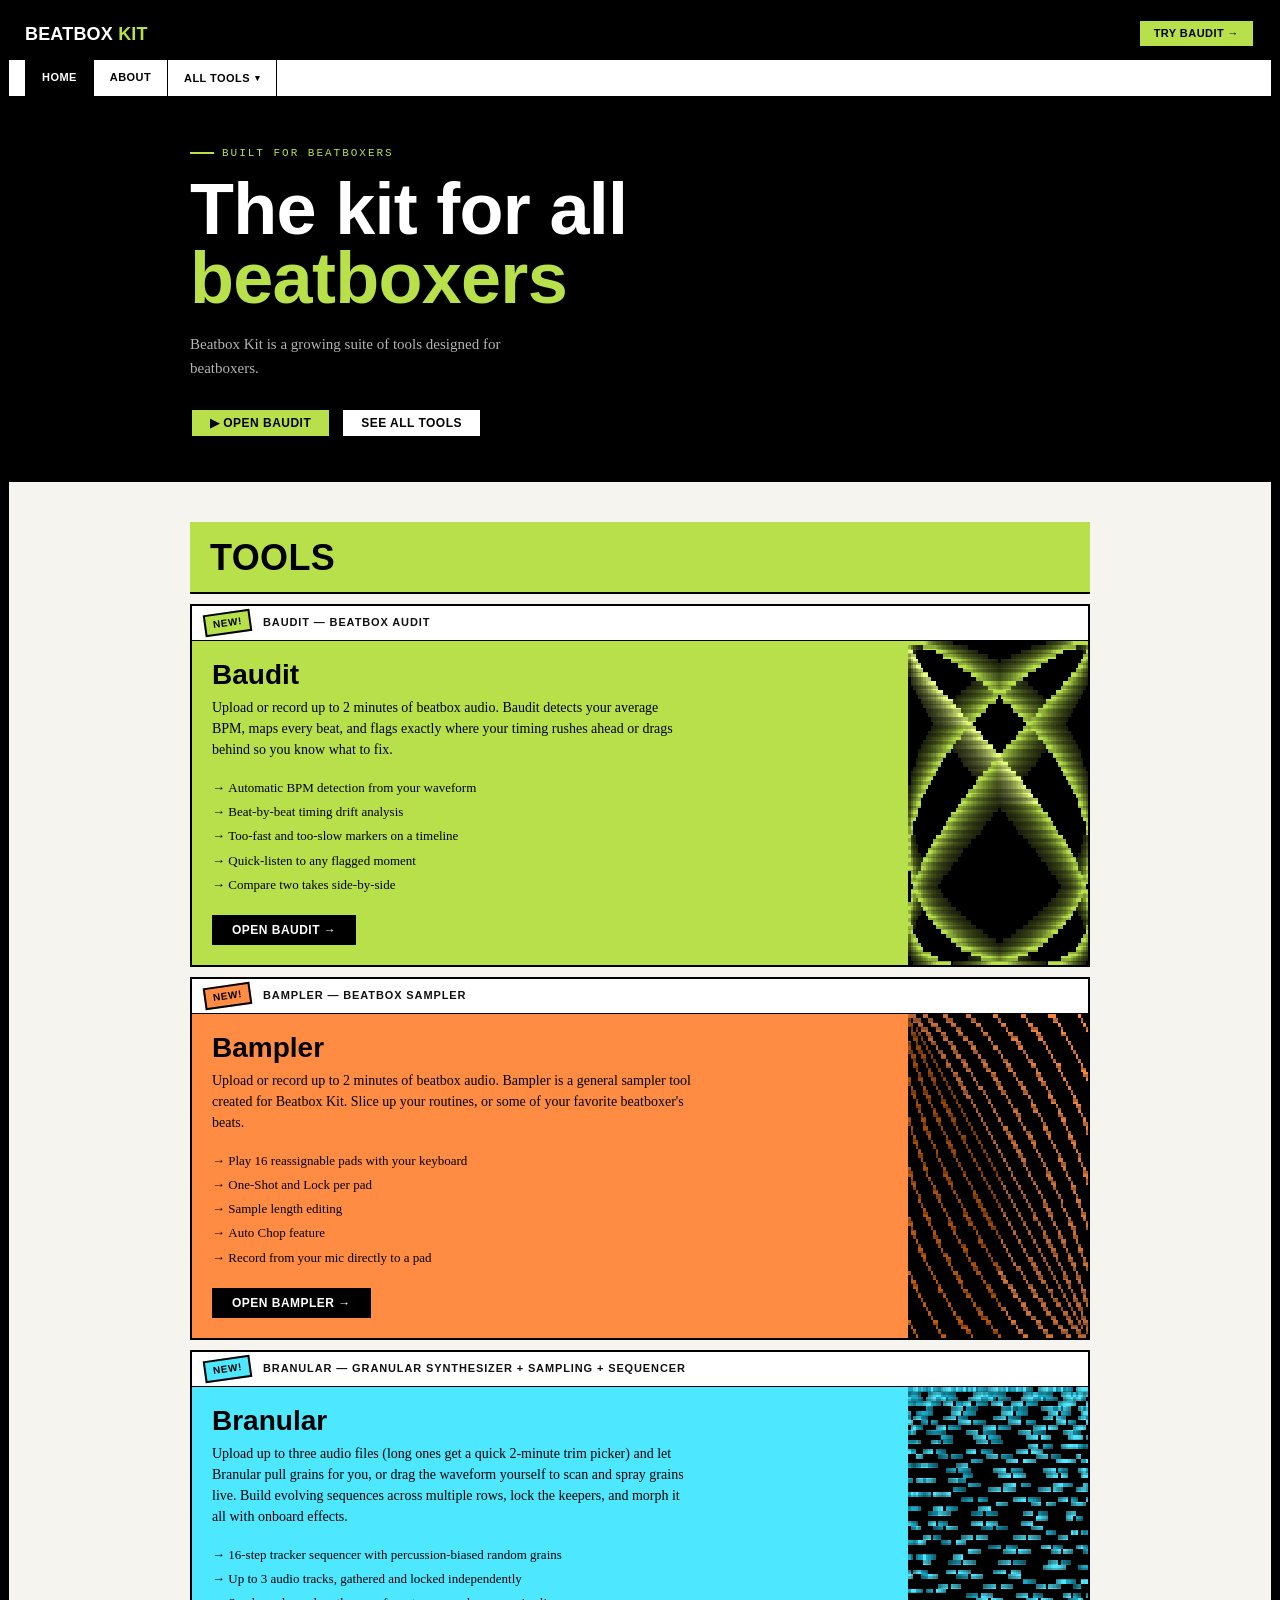
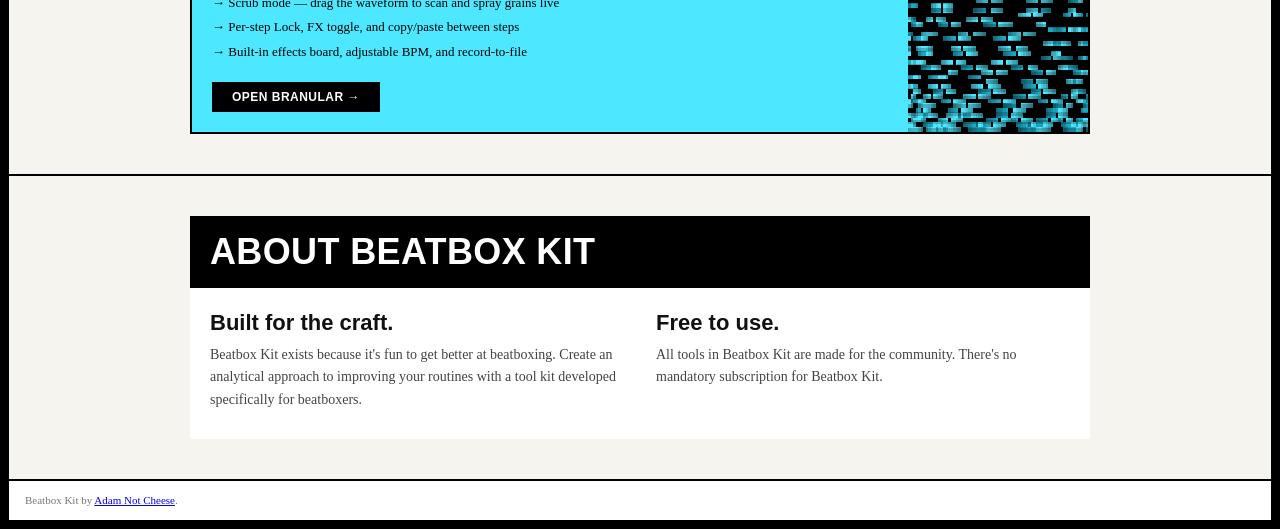
==== index.html @ 4aa33c5d "fix: correcting paths for github pages" ====
﻿<!DOCTYPE html>
<html lang="en">

<head>
  <meta charset="UTF-8">
  <meta name="viewport" content="width=device-width, initial-scale=1.0">
  <title>Beatbox Kit — Tools for Beatboxers</title>
  <meta name="description"
    content="Beatbox Kit is a suite of tools built for beatboxers. Analyze your timing, track your improvement, and lock in your groove.">
  <link rel="stylesheet" href="styles/bk-global.css">
</head>

<body>

  <!-- TOP BANNER -->
  <div class="bk-top-banner">
    <a href="./" class="bk-banner-wordmark">BEATBOX <span>KIT</span></a>
    <a href="./baudit/" class="bk-banner-cta">Try Baudit →</a>
  </div>

  <!-- SITE NAV -->
  <nav class="bk-nav" aria-label="Site navigation">
    <a href="./" class="bk-nav-link active">Home</a>
    <a href="#about" class="bk-nav-link">About</a>
    <div class="bk-nav-dropdown-wrap">
      <button class="bk-nav-dropdown-btn" id="tools-dropdown-btn">
        All Tools <span class="bk-nav-dropdown-arrow">▾</span>
      </button>
      <div class="bk-nav-dropdown" id="tools-dropdown">
        <a href="./baudit/" class="bk-nav-dropdown-item baudit">Baudit — Timing Audit</a>
        <a href="./bampler/" class="bk-nav-dropdown-item bampler">Bampler — Sampler</a>
        <a href="./branular/" class="bk-nav-dropdown-item branular">Branular — Synthesizer</a>
        <a href="./bodular/" class="bk-nav-dropdown-item bodular">Bodular — Modular</a>
      </div>
    </div>
  </nav>

  <!-- MOBILE NAV -->
  <button class="bk-hamburger" id="bk-hamburger" aria-label="Open menu">
    <span></span><span></span><span></span>
  </button>
  <nav class="bk-mobile-nav" id="bk-mobile-nav">
    <a href="./">Home</a>
    <div class="bk-mobile-tools-wrap">
      <button class="bk-mobile-tools-btn" id="bk-mobile-tools-btn">
        All Tools <span class="bk-mobile-tools-arrow">▾</span>
      </button>
      <div class="bk-mobile-tools-sub" id="bk-mobile-tools-sub">
        <a href="./baudit/" class="baudit">Baudit — Timing Audit</a>
        <a href="./bampler/" class="bampler">Bampler — Sampler</a>
        <a href="./branular/" class="branular">Branular — Synthesizer</a>
        <a href="./bodular/" class="bodular">Bodular — Modular</a>
      </div>
    </div>
    <a href="#about">About</a>
  </nav>

  <!-- HERO -->
  <section class="lp-hero">
    <div class="lp-hero-inner">
      <div class="lp-hero-text">
        <div class="lp-hero-kicker">Built for beatboxers</div>
        <h1 class="lp-hero-title">
          The kit for all<br>
          <em>beatboxers</em>
        </h1>
        <p class="lp-hero-sub">
          Beatbox Kit is a growing suite of tools designed for beatboxers. 
        </p>
        <div class="lp-hero-actions">
          <a href="./baudit/" class="bk-btn bk-btn-baudit">▶ Open Baudit</a>
          <a href="#tools" class="bk-btn bk-btn-secondary">See All Tools</a>
        </div>
      </div>

    </div>
  </section>

  <hr class="bk-rule">

  <!-- TOOLS SECTION -->
  <div class="lp-section-label">
    <div class="bk-eyebrow baudit" id="tools">TOOLS</div>
  </div>

  <div class="lp-tools">

    <!-- BAUDIT RIBBON CARD -->
    <div class="bk-ribbon-title" style="border: 2px solid var(--bk-black); border-bottom: 1px solid var(--bk-black);">
      <span class="bk-sticker-new">NEW!</span>
      BAUDIT — BEATBOX AUDIT
    </div>
    <div class="lp-tool-card">
      <div class="lp-tool-left">
        <div class="lp-tool-name">
          Baudit
        </div>
        <p class="lp-tool-desc">
          Upload or record up to 2 minutes of beatbox audio. Baudit detects your average BPM, maps every beat, and flags
          exactly where your timing rushes ahead or drags behind so you know what to fix.
        </p>
        <ul class="lp-tool-features">
          <li>Automatic BPM detection from your waveform</li>
          <li>Beat-by-beat timing drift analysis</li>
          <li>Too-fast and too-slow markers on a timeline</li>
          <li>Quick-listen to any flagged moment</li>
          <li>Compare two takes side-by-side</li>
        </ul>
        <a href="./baudit/" class="bk-btn bk-btn-primary">Open Baudit →</a>
      </div>
      <div class="lp-tool-right" style="padding:0; overflow:hidden; background:#000;">
        <canvas id="baudit-lissajous"
          style="width: 100%; height: 100%; min-height: 220px; display: block; image-rendering: pixelated; image-rendering: crisp-edges;"></canvas>
      </div>
    </div>

    <!-- BAMPLER RIBBON CARD -->
    <div class="bk-ribbon-title" style="border: 2px solid var(--bk-black); border-bottom: 1px solid var(--bk-black);">
      <span class="bk-sticker-new orange">NEW!</span>
      BAMPLER — BEATBOX SAMPLER
    </div>
    <div class="lp-tool-card">
      <div class="lp-tool-left orange">
        <div class="lp-tool-name">
          Bampler
        </div>
        <p class="lp-tool-desc">
          Upload or record up to 2 minutes of beatbox audio. Bampler is a general sampler tool created for Beatbox Kit. Slice up your routines, or some of your favorite beatboxer's beats.
        </p>
        <ul class="lp-tool-features">
          <li>Play 16  reassignable pads with your keyboard</li>
          <li>One-Shot and Lock per pad</li>
          <li>Sample length editing</li>
          <li>Auto Chop feature</li>
          <li>Record from your mic directly to a pad</li>
        </ul>
        <a href="./bampler/" class="bk-btn bk-btn-primary orange">Open Bampler →</a>
      </div>
      <div class="lp-tool-right" style="padding:0; overflow:hidden; background:#000;">
        <canvas id="bampler-lissajous"
          style="width: 100%; height: 100%; min-height: 220px; display: block; image-rendering: pixelated; image-rendering: crisp-edges;"></canvas>
      </div>
    </div>


        <!-- BRANULAR RIBBON CARD -->
    <div class="bk-ribbon-title" style="border: 2px solid var(--bk-black); border-bottom: 1px solid var(--bk-black);">
      <span class="bk-sticker-new cyan">NEW!</span>
      BRANULAR — GRANULAR SYNTHESIZER + SAMPLING + SEQUENCER 
    </div>
    <div class="lp-tool-card">
      <div class="lp-tool-left cyan">
        <div class="lp-tool-name">
          Branular
        </div>
        <p class="lp-tool-desc">
          Upload up to three audio files (long ones get a quick 2-minute trim picker) and let Branular pull grains for you, or drag the waveform yourself to scan and spray grains live. Build evolving sequences across multiple rows, lock the keepers, and morph it all with onboard effects.
        </p>
        <ul class="lp-tool-features">
          <li>16-step tracker sequencer with percussion-biased random grains</li>
          <li>Up to 3 audio tracks, gathered and locked independently</li>
          <li>Scrub mode — drag the waveform to scan and spray grains live</li>
          <li>Per-step Lock, FX toggle, and copy/paste between steps</li>
          <li>Built-in effects board, adjustable BPM, and record-to-file</li>
        </ul>
        <a href="./branular/" class="bk-btn bk-btn-primary cyan">Open Branular →</a>
      </div>
      <div class="lp-tool-right" style="padding:0; overflow:hidden; background:#000;">
        <canvas id="branular-lissajous"
          style="width: 100%; height: 100%; min-height: 220px; display: block; image-rendering: pixelated; image-rendering: crisp-edges;"></canvas>
      </div>
    </div>

  </div>

  <hr class="bk-rule">

  <!-- ABOUT SECTION -->
  <section class="lp-about" id="about">
    <div class="bk-eyebrow" style="margin: -28px -20px 24px; border-bottom: 2px solid var(--bk-black);">ABOUT BEATBOX
      KIT</div>
    <div class="lp-about-inner">
      <div>
        <h2>Built for the craft.</h2>
        <p>
          Beatbox Kit exists because it's fun to get better at beatboxing. Create an analytical approach to improving your routines with a tool kit developed specifically for beatboxers.
        </p>
      </div>
      <div>
        <h2>Free to use.</h2>
        <p>
          All tools in Beatbox Kit are made for the community. There's no mandatory subscription for Beatbox Kit.
        </p>
      </div>
    </div>
  </section>

  <!-- FOOTER -->
  <footer class="bk-footer">
    <span class="bk-footer-copy">Beatbox Kit by <a href="https://www.notcheese.lol" target="_blank">Adam Not Cheese</a>.</span>
  </footer>

  <script src="../js/homepage-col-animation.js" defer></script>
  <script src="../js/navbar-stuff.js" defer></script>
</body>

</html>
---- styles/bk-global.css ----
/* bk-global.css — Beatbox Kit shared design system
   Inspired by Dell.com 1996: flat color blocks, hard borders,
   Arial Black display, Times New Roman body, zero border-radius.
   ─────────────────────────────────────────────────────────── */

/* ── TOKENS ── */
:root {
  /* Core palette */
  --bk-black:      #000000;
  --bk-white:      #ffffff;
  --bk-canvas:     #f5f4ef;   /* aged paper — warmer than pure white */

  /* Tool tints — one per tool, used for ribbon cards */
  --bk-baudit:     #b8e04a;   /* electric lime — Baudit's color */
  --bk-baudit-dk:  #8aaa2c;   /* darker lime for borders on light bg */
  --bk-bampler:    #ff8c42;   /* warm orange — Bampler's color */
  --bk-bampler-dk: #c95f10;   /* darker orange for borders on light bg */
  --bk-branular:    #4de8ff;   /* electric cyan — Branular's color */
  --bk-branular-dk: #1aa8c4;   /* deeper teal for borders on light bg */
  --bk-bodular:    #b16cff;   /* electric violet — Bodular's color */
  --bk-bodular-dk: #7a3fc9;   /* deeper violet for borders on light bg */

  /* UI chrome */
  --bk-frame:      #000000;   /* page border, hard rules */
  --bk-ink:        #111111;   /* body text */
  --bk-ink-mid:    #444444;   /* secondary text */
  --bk-ink-mute:   #777777;   /* captions, labels */
  --bk-rule:       #000000;   /* 1px dividers */

  /* Semantic */
  --bk-fast:       #d63b2f;   /* too fast — red */
  --bk-slow:       #e08a00;   /* too slow — amber */
  --bk-ok:         #3a7d44;   /* on beat — green */
  --bk-onbeat: #00f5d4d9;

  /* Typography */
  --font-display:  'Arial Black', 'Arial Bold', Arial, sans-serif;
  --font-body:     'Times New Roman', Times, serif;
  --font-mono:     'Courier New', Courier, monospace;

  /* Frame */
  --frame-size:    8px;
}

/* ── RESET ── */
*, *::before, *::after {
  box-sizing: border-box;
  margin: 0;
  padding: 0;
}

/* ── BASE ── */
html {
  scroll-behavior: smooth;
  background: var(--bk-black);  /* frame color shows through */
}

body {
  font-family: var(--font-body);
  font-size: 14px;
  line-height: 1.4;
  color: var(--bk-ink);
  background: var(--bk-canvas);

  /* The signature Dell page frame — black border on all sides */
  margin: var(--frame-size);
  min-height: calc(100vh - var(--frame-size) * 2);
  border: 1px solid var(--bk-black);
  overflow-x: hidden;
}

/* ── TOP BANNER ── */
.bk-top-banner {
  background: var(--bk-black);
  color: var(--bk-white);
  padding: 10px 16px;
  display: flex;
  align-items: center;
  justify-content: space-between;
  gap: 12px;
  border-bottom: 2px solid var(--bk-black);
}

.bk-banner-wordmark {
  font-family: var(--font-display);
  font-size: 18px;
  font-weight: 900;
  letter-spacing: 0.01em;
  color: var(--bk-white);
  text-decoration: none;
  line-height: 1;
}

.bk-banner-wordmark span {
  color: var(--bk-baudit);
}

.bk-banner-tagline {
  font-family: var(--font-body);
  font-size: 11px;
  color: rgba(255,255,255,0.6);
  letter-spacing: 0.05em;
  display: none; /* shows at wider widths */
}

.bk-banner-cta {
  background: var(--bk-baudit);
  color: var(--bk-black);
  font-family: var(--font-display);
  font-size: 11px;
  font-weight: 900;
  padding: 5px 14px;
  border: 2px solid var(--bk-black);
  text-decoration: none;
  text-transform: uppercase;
  letter-spacing: 0.04em;
  white-space: nowrap;
  cursor: pointer;
  display: inline-block;
}

.bk-banner-cta.orange {
  background: var(--bk-bampler);
}

/* ── SITE NAV ── */
.bk-nav {
  background: var(--bk-white);
  border-bottom: 2px solid var(--bk-black);
  padding: 0 16px;
  display: flex;
  align-items: stretch;
  gap: 0;
}

.bk-nav-link {
  font-family: var(--font-display);
  font-size: 11px;
  font-weight: 900;
  color: var(--bk-black);
  text-decoration: none;
  text-transform: uppercase;
  letter-spacing: 0.04em;
  padding: 10px 16px;
  border-right: 1px solid var(--bk-black);
  display: flex;
  align-items: center;
  white-space: nowrap;
}

.bk-nav-link:first-child { border-left: 1px solid var(--bk-black); }

.bk-nav-link.active,
.bk-nav-link:hover {
  background: var(--bk-black);
  color: var(--bk-white);
}

.bk-nav-link.active.baudit,
.bk-nav-link.baudit:hover {
  background: var(--bk-baudit);
  color: var(--bk-black);
}

.bk-nav-link.active.bampler,
.bk-nav-link.bampler:hover {
  background: var(--bk-bampler);
  color: var(--bk-black);
}

.bk-nav-link.active.branular,
.bk-nav-link.bampler:hover {
  background: var(--bk-branular);
  color: var(--bk-black);
}

/* ── NAV TOOLS DROPDOWN ── */
.bk-nav-dropdown-wrap {
  position: relative;
  display: flex;
  align-items: stretch;
}

.bk-nav-dropdown-btn {
  font-family: var(--font-display);
  font-size: 11px;
  font-weight: 900;
  color: var(--bk-black);
  background: none;
  border: none;
  border-right: 1px solid var(--bk-black);
  text-transform: uppercase;
  letter-spacing: 0.04em;
  padding: 10px 16px;
  cursor: pointer;
  display: flex;
  align-items: center;
  gap: 5px;
  white-space: nowrap;
  line-height: 1;
}
.bk-nav-dropdown-btn:hover,
.bk-nav-dropdown-btn.open, .bk-nav-dropdown-btn.active {
  background: var(--bk-black);
  color: var(--bk-white);
}

.bk-nav-dropdown-arrow {
  font-size: 9px;
  line-height: 1;
  transition: transform 0.15s;
}
.bk-nav-dropdown-btn.open .bk-nav-dropdown-arrow {
  transform: rotate(180deg);
}


.bk-nav-dropdown {
  display: none;
  position: absolute;
  top: 100%;
  left: 0;
  background: var(--bk-white);
  border-top: none;
  z-index: 200;
  min-width: 200px;
}
.bk-nav-dropdown.open { display: block; }

.bk-nav-dropdown-item {
  display: block;
  font-family: var(--font-display);
  font-size: 11px;
  font-weight: 900;
  text-transform: uppercase;
  letter-spacing: 0.04em;
  padding: 10px 16px;
  color: var(--bk-black);
  text-decoration: none;
  border-bottom: 1px solid var(--bk-black);
  white-space: nowrap;
}
.bk-nav-dropdown-item:last-child { border-bottom: none; }
.bk-nav-dropdown-item.baudit:hover { background: var(--bk-baudit); }
.bk-nav-dropdown-item.bampler:hover { background: var(--bk-bampler); }
.bk-nav-dropdown-item.branular:hover { background: var(--bk-branular); }
.bk-nav-dropdown-item.bodular:hover { background: var(--bk-bodular); }

.bk-nav-dropdown-item.baudit.active{
  background: var(--bk-baudit);
}

.bk-nav-dropdown-item.bampler.active{
  background: var(--bk-bampler);
}

.bk-nav-dropdown-item.branular.active{
  background: var(--bk-branular);
}

.bk-nav-dropdown-item.bodular.active{
  background: var(--bk-bodular);
}

/* ── MOBILE TOOLS SUBMENU ── */
.bk-mobile-tools-wrap {
  border-bottom: 1px solid rgba(255,255,255,0.15);
}

.bk-mobile-tools-btn {
  width: 100%;
  text-align: left;
  display: flex;
  justify-content: space-between;
  align-items: center;
  padding: 12px 20px;
  background: none;
  border: none;
  color: var(--bk-white);
  font-family: var(--font-display);
  font-size: 13px;
  font-weight: 900;
  text-transform: uppercase;
  letter-spacing: 0.04em;
  cursor: pointer;
}
.bk-mobile-tools-btn:hover { background: rgba(255,255,255,0.08); }

.bk-mobile-tools-arrow { font-size: 10px; transition: transform 0.15s; }
.bk-mobile-tools-btn.open .bk-mobile-tools-arrow { transform: rotate(180deg); }

.bk-mobile-tools-sub { display: none; background: rgba(255,255,255,0.06); }
.bk-mobile-tools-sub.open { display: block; }

.bk-mobile-tools-sub a {
  display: block;
  padding: 10px 20px 10px 32px;
  font-family: var(--font-display);
  font-size: 12px;
  font-weight: 900;
  color: rgba(255,255,255,0.8);
  text-decoration: none;
  text-transform: uppercase;
  letter-spacing: 0.04em;
  border-bottom: 1px solid rgba(255,255,255,0.08);
}
.bk-mobile-tools-sub a:last-child { border-bottom: none; }
.bk-mobile-tools-sub a.baudit:hover { background: var(--bk-baudit); color: var(--bk-black); }
.bk-mobile-tools-sub a.bampler:hover { background: var(--bk-bampler); color: var(--bk-black); }
.bk-mobile-tools-sub a.branular:hover { background: var(--bk-branular); color: var(--bk-black); }
.bk-mobile-tools-sub a.bodular:hover { background: var(--bk-bodular); color: var(--bk-black); }

/* ── SECTION EYEBROW (ribbon heading) ── */
.bk-eyebrow {
  background: var(--bk-black);
  color: var(--bk-white);
  font-family: var(--font-display);
  font-size: clamp(22px, 4vw, 36px);
  font-weight: 900;
  line-height: 1;
  padding: 18px 20px 16px;
  letter-spacing: 0.01em;
  border-bottom: 2px solid var(--bk-black);
}

.bk-eyebrow.baudit {
  background: var(--bk-baudit);
  color: var(--bk-black);
}

/* ── RIBBON CARD ── */
.bk-ribbon {
  border: 1px solid var(--bk-black);
  border-top: none;
  display: grid;
  grid-template-columns: 1fr auto;
}

.bk-ribbon-title {
  background: var(--bk-white);
  border-bottom: 1px solid var(--bk-black);
  grid-column: 1 / -1;
  padding: 6px 12px;
  font-family: var(--font-display);
  font-size: 11px;
  font-weight: 900;
  letter-spacing: 0.08em;
  text-transform: uppercase;
  margin-top: 10px;
}

.bk-ribbon-body {
  padding: 14px 16px;
  font-family: var(--font-body);
  font-size: 14px;
  line-height: 1.5;
  color: var(--bk-ink);
}

.bk-ribbon-body.baudit { background: var(--bk-baudit); }
.bk-ribbon-body.white  { background: var(--bk-white); }
.bk-ribbon-body.canvas { background: var(--bk-canvas); }

.bk-ribbon-aside {
  padding: 14px 16px;
  border-left: 1px solid var(--bk-black);
  background: var(--bk-white);
  display: flex;
  flex-direction: column;
  align-items: center;
  justify-content: center;
  gap: 8px;
  min-width: 120px;
  text-align: center;
}

/* ── NEW! BURST STICKER ── */
.bk-sticker-new {
  display: inline-block;
  background: var(--bk-baudit);
  color: var(--bk-black);
  font-family: var(--font-display);
  font-size: 10px;
  font-weight: 900;
  padding: 3px 7px;
  border: 2px solid var(--bk-black);
  text-transform: uppercase;
  letter-spacing: 0.06em;
  transform: rotate(-8deg);
  margin-right: 8px;
  vertical-align: middle;
  line-height: 1.2;
}

.bk-sticker-new.orange {
  background: var(--bk-bampler);
}

.bk-sticker-new.cyan {
  background: var(--bk-branular);
}

/* ── BUTTONS ── */
.bk-btn {
  font-family: var(--font-display);
  font-size: 12px;
  font-weight: 900;
  text-transform: uppercase;
  letter-spacing: 0.04em;
  padding: 7px 18px;
  border: 2px solid var(--bk-black);
  cursor: pointer;
  text-decoration: none;
  display: inline-flex;
  align-items: center;
  gap: 6px;
  line-height: 1;
  white-space: nowrap;
  border-radius: 0;
  transition: none;
}

.bk-btn-primary {
  background: var(--bk-black);
  color: var(--bk-white);
}

.bk-btn-primary:hover {
  background: var(--bk-baudit);
  color: var(--bk-black);
  border-color: var(--bk-black);
}

.bk-btn-primary.orange:hover {
  background: var(--bk-bampler);
  color: var(--bk-black);
  border-color: var(--bk-black);
}

.bk-btn-primary.cyan:hover {
  background: var(--bk-branular);
  color: var(--bk-black);
  border-color: var(--bk-black);
}


.bk-btn-secondary {
  background: var(--bk-white);
  color: var(--bk-black);
}

.bk-btn-secondary:hover {
  background: var(--bk-canvas);
}

.bk-btn-baudit {
  background: var(--bk-baudit);
  color: var(--bk-black);
}

.bk-btn-baudit:hover {
  background: var(--bk-baudit-dk);
  color: var(--bk-white);
  border-color: var(--bk-baudit-dk);
}

.bk-btn-bampler {
  background: var(--bk-black);
  color: var(--bk-white);
}

.bk-btn-bampler:hover {
  background: var(--bk-bampler);
  color: var(--bk-black);
}

/* ── HARD RULE ── */
.bk-rule {
  border: none;
  border-top: 2px solid var(--bk-black);
  margin: 0;
}

.bk-rule-thin {
  border: none;
  border-top: 1px solid var(--bk-black);
  margin: 0;
}

/* ── FOOTER ── */
.bk-footer {
  border-top: 2px solid var(--bk-black);
  background: var(--bk-white);
  padding: 12px 16px;
  display: flex;
  align-items: center;
  justify-content: space-between;
  flex-wrap: wrap;
  gap: 8px;
}

.bk-footer-copy {
  font-family: var(--font-body);
  font-size: 11px;
  color: var(--bk-ink-mute);
}

.bk-footer-links {
  list-style: none;
  display: flex;
  gap: 0;
}

.bk-footer-links li + li::before {
  content: '·';
  padding: 0 6px;
  color: var(--bk-ink-mute);
  font-size: 11px;
}

.bk-footer-links a {
  font-family: var(--font-body);
  font-size: 11px;
  color: var(--bk-ink-mute);
  text-decoration: none;
}

.bk-footer-links a:hover {
  text-decoration: underline;
  color: var(--bk-black);
}

/* ── DATA MONO — for BPM, timestamps, deviations ── */
.bk-mono {
  font-family: var(--font-mono);
  font-size: 12px;
}

/* ── BADGES ── */
.bk-badge {
  font-family: var(--font-display);
  font-size: 10px;
  font-weight: 900;
  letter-spacing: 0.06em;
  text-transform: uppercase;
  padding: 2px 7px;
  border: 1px solid currentColor;
  display: inline-block;
  line-height: 1.4;
}

.bk-badge-fast { color: var(--bk-fast); border-color: var(--bk-fast); }
.bk-badge-slow { color: var(--bk-slow); border-color: var(--bk-slow); }
.bk-badge-ok   { color: var(--bk-ok);   border-color: var(--bk-ok); }

/* ── MOBILE HAMBURGER ── */
.bk-hamburger {
  display: none;
  flex-direction: column;
  gap: 4px;
  cursor: pointer;
  padding: 8px;
  background: none;
  border: 1px solid var(--bk-black);
}

.bk-hamburger span {
  width: 20px;
  height: 2px;
  background: var(--bk-black);
  display: block;
}

.bk-mobile-nav {
  display: none;
  background: var(--bk-black);
  padding: 0;
  border-bottom: 2px solid var(--bk-black);
}

.bk-mobile-nav.open { display: block; }

.bk-mobile-nav a {
  display: block;
  padding: 12px 20px;
  font-family: var(--font-display);
  font-size: 13px;
  font-weight: 900;
  color: var(--bk-white);
  text-decoration: none;
  text-transform: uppercase;
  border-bottom: 1px solid rgba(255,255,255,0.15);
  letter-spacing: 0.04em;
}

.bk-mobile-nav a:hover {
  background: var(--bk-baudit);
  color: var(--bk-black);
}

 /* ── LANDING-SPECIFIC ── */

    /* HERO */
    .lp-hero {
      background: var(--bk-black);
      color: var(--bk-white);
      padding: 48px 20px 40px;
      border-bottom: 2px solid var(--bk-black);
      position: relative;
      overflow: hidden;
    }

    .lp-hero-inner {
      max-width: 900px;
      margin: 0 auto;
      display: grid;
      grid-template-columns: 1fr;
      gap: 40px;
      align-items: center;
    }


    .lp-hero-kicker {
      font-family: var(--font-mono);
      font-size: 11px;
      letter-spacing: 0.18em;
      text-transform: uppercase;
      color: var(--bk-baudit);
      margin-bottom: 14px;
      display: flex;
      align-items: center;
      gap: 8px;
    }

    .lp-hero-kicker::before {
      content: '';
      width: 24px;
      height: 2px;
      background: var(--bk-baudit);
      display: inline-block;
    }

    .lp-hero-title {
      font-family: var(--font-display);
      font-size: clamp(32px, 6vw, 72px);
      font-weight: 900;
      line-height: 0.95;
      letter-spacing: -0.01em;
      margin-bottom: 20px;
      color: var(--bk-white);
    }

    .lp-hero-title em {
      font-style: normal;
      color: var(--bk-baudit);
    }

    .lp-hero-sub {
      font-family: var(--font-body);
      font-size: 15px;
      line-height: 1.6;
      color: rgba(255, 255, 255, 0.7);
      margin-bottom: 28px;
      max-width: 380px;
    }

    .lp-hero-actions {
      display: flex;
      gap: 10px;
      flex-wrap: wrap;
    }

    /* Hero right — waveform display panel */
    .lp-hero-panel {
      background: var(--bk-canvas);
      border: 2px solid var(--bk-baudit);
      position: relative;
    }

    .lp-hero-panel-label {
      background: var(--bk-baudit);
      color: var(--bk-black);
      font-family: var(--font-display);
      font-size: 10px;
      font-weight: 900;
      letter-spacing: 0.1em;
      text-transform: uppercase;
      padding: 4px 10px;
      border-bottom: 2px solid var(--bk-black);
    }

    .lp-hero-panel-body {
      padding: 16px;
    }

    .lp-hero-wave {
      width: 100%;
      height: 80px;
      background: var(--bk-black);
      border: 1px solid var(--bk-black);
      display: block;
      margin-bottom: 10px;
    }

    .lp-hero-stats {
      display: grid;
      grid-template-columns: repeat(3, 1fr);
      gap: 0;
      border: 1px solid var(--bk-black);
    }

    .lp-hero-stat {
      padding: 8px;
      text-align: center;
      border-right: 1px solid var(--bk-black);
    }

    .lp-hero-stat:last-child {
      border-right: none;
    }

    .lp-hero-stat-val {
      font-family: var(--font-display);
      font-size: 20px;
      font-weight: 900;
      line-height: 1;
      color: var(--bk-black);
      margin-bottom: 2px;
    }

    .lp-hero-stat-lbl {
      font-family: var(--font-mono);
      font-size: 9px;
      text-transform: uppercase;
      letter-spacing: 0.1em;
      color: var(--bk-ink-mute);
    }

    /* TOOLS SECTION */
    .lp-tools {
      max-width: 900px;
      margin: 0 auto;
      padding: 0 0 40px;
    }

    /* BAUDIT RIBBON CARD */
    .lp-tool-card {
      border: 2px solid var(--bk-black);
      border-top: none;
      display: grid;
      grid-template-columns: 1fr 180px;
    }

    .lp-tool-left {
      background: var(--bk-baudit);
      padding: 20px;
    }

   .lp-tool-left.orange {
      background: var(--bk-bampler);
      padding: 20px;
    }

    .lp-tool-left.cyan {
      background: var(--bk-branular);
      padding: 20px;
    }

    .lp-tool-name {
      font-family: var(--font-display);
      font-size: 28px;
      font-weight: 900;
      line-height: 1;
      color: var(--bk-black);
      margin-bottom: 8px;
      display: flex;
      align-items: center;
      gap: 10px;
    }

    .lp-tool-desc {
      font-family: var(--font-body);
      font-size: 14px;
      line-height: 1.5;
      color: var(--bk-black);
      margin-bottom: 16px;
      max-width: 480px;
    }

    .lp-tool-features {
      list-style: none;
      margin-bottom: 18px;
    }

    .lp-tool-features li {
      font-family: var(--font-body);
      font-size: 13px;
      color: var(--bk-black);
      padding: 3px 0;
    }

    .lp-tool-features li::before {
      content: '→ ';
      font-weight: bold;
    }

    .lp-tool-right {
      background: var(--bk-white);
      padding: 20px 16px;
      display: flex;
      flex-direction: column;
      align-items: center;
      justify-content: center;
      gap: 12px;
      text-align: center;
    }

    .lp-tool-icon {
      font-size: 40px;
      line-height: 1;
    }

    .lp-tool-tagline {
      font-family: var(--font-display);
      font-size: 10px;
      font-weight: 900;
      text-transform: uppercase;
      letter-spacing: 0.06em;
      color: var(--bk-ink-mid);
      line-height: 1.3;
    }

    /* COMING SOON TOOLS */
    .lp-coming-soon {
      border: 2px solid var(--bk-black);
      border-top: none;
      display: grid;
      grid-template-columns: repeat(3, 1fr);
    }

    .lp-coming-item {
      padding: 14px 16px;
      border-right: 1px solid var(--bk-black);
      background: var(--bk-white);
    }

    .lp-coming-item:last-child {
      border-right: none;
    }

    .lp-coming-item-name {
      font-family: var(--font-display);
      font-size: 13px;
      font-weight: 900;
      text-transform: uppercase;
      letter-spacing: 0.04em;
      margin-bottom: 4px;
    }

    .lp-coming-item-desc {
      font-family: var(--font-body);
      font-size: 12px;
      color: var(--bk-ink-mid);
      line-height: 1.4;
      margin-bottom: 5px;
    }

    .lp-coming-label {
      font-family: var(--font-mono);
      font-size: 9px;
      text-transform: uppercase;
      letter-spacing: 0.1em;
      color: var(--bk-ink-mute);
      margin-top: 6px;
    }

    #upload-icon-canvas {
      width: 40px;
      height: 40px;
      display: block;
      margin: 0 auto 10px;
      image-rendering: pixelated;
      image-rendering: crisp-edges;
}



    /* SECTION DIVIDER LABEL */
    .lp-section-label {
      max-width: 900px;
      margin: 0 auto;
      padding-top: 40px;
    }

    /* HERO WAVE ANIMATION */
    @keyframes wave-scroll {
      from {
        transform: translateX(0);
      }

      to {
        transform: translateX(-50%);
      }
    }

    .lp-wave-track {
      overflow: hidden;
      height: 80px;
      background: var(--bk-black);
      position: relative;
    }

    .lp-wave-inner {
      display: flex;
      height: 100%;
      animation: wave-scroll 8s linear infinite;
      width: 200%;
    }

    /* RESPONSIVE */
    @media (max-width: 700px) {
      .lp-hero-inner {
        grid-template-columns: 1fr;
        gap: 24px;
      }

      .lp-hero-panel {
        display: none;
      }

      /* hide panel on mobile */
      .lp-tool-card {
        grid-template-columns: 1fr;
      }

      .lp-tool-right {
        display: none;
      }

      .lp-coming-soon {
        grid-template-columns: 1fr;
      }

      .lp-coming-item {
        border-right: none;
        border-bottom: 1px solid var(--bk-black);
      }

      .lp-coming-item:last-child {
        border-bottom: none;
      }

      .lp-about-inner {
        grid-template-columns: 1fr;
        gap: 20px;
      }

      .lp-hero {
        padding: 32px 16px 28px;
      }
    }

/* ABOUT STRIP */
    .lp-about {
      background: var(--bk-white);
      padding: 28px 20px;
      max-width: 900px;
      margin: 40px auto;
    }

    .lp-about-inner {
      display: grid;
      grid-template-columns: 1fr 1fr;
      gap: 32px;
    }

    .lp-about h2 {
      font-family: var(--font-display);
      font-size: 22px;
      font-weight: 900;
      line-height: 1;
      margin-bottom: 10px;
    }

    .lp-about p {
      font-family: var(--font-body);
      font-size: 14px;
      line-height: 1.6;
      color: var(--bk-ink-mid);
    }

/* ── RESPONSIVE ── */
@media (min-width: 640px) {
  .bk-banner-tagline { display: block; }
  :root { --frame-size: 8px; }
}

@media (max-width: 600px) {
  body { margin: 4px; min-height: calc(100vh - 8px); }
  :root { --frame-size: 4px; }
  .bk-nav { display: none; }
  .bk-hamburger { display: flex; }
  .bk-top-banner { padding: 8px 12px; }
  .bk-banner-wordmark { font-size: 15px; }
    .lp-about-inner {
    display: flex;
    flex-direction: column;
  }
}

/* ── REDUCED MOTION ── */
@media (prefers-reduced-motion: reduce) {
  * { animation: none !important; transition: none !important; }
}
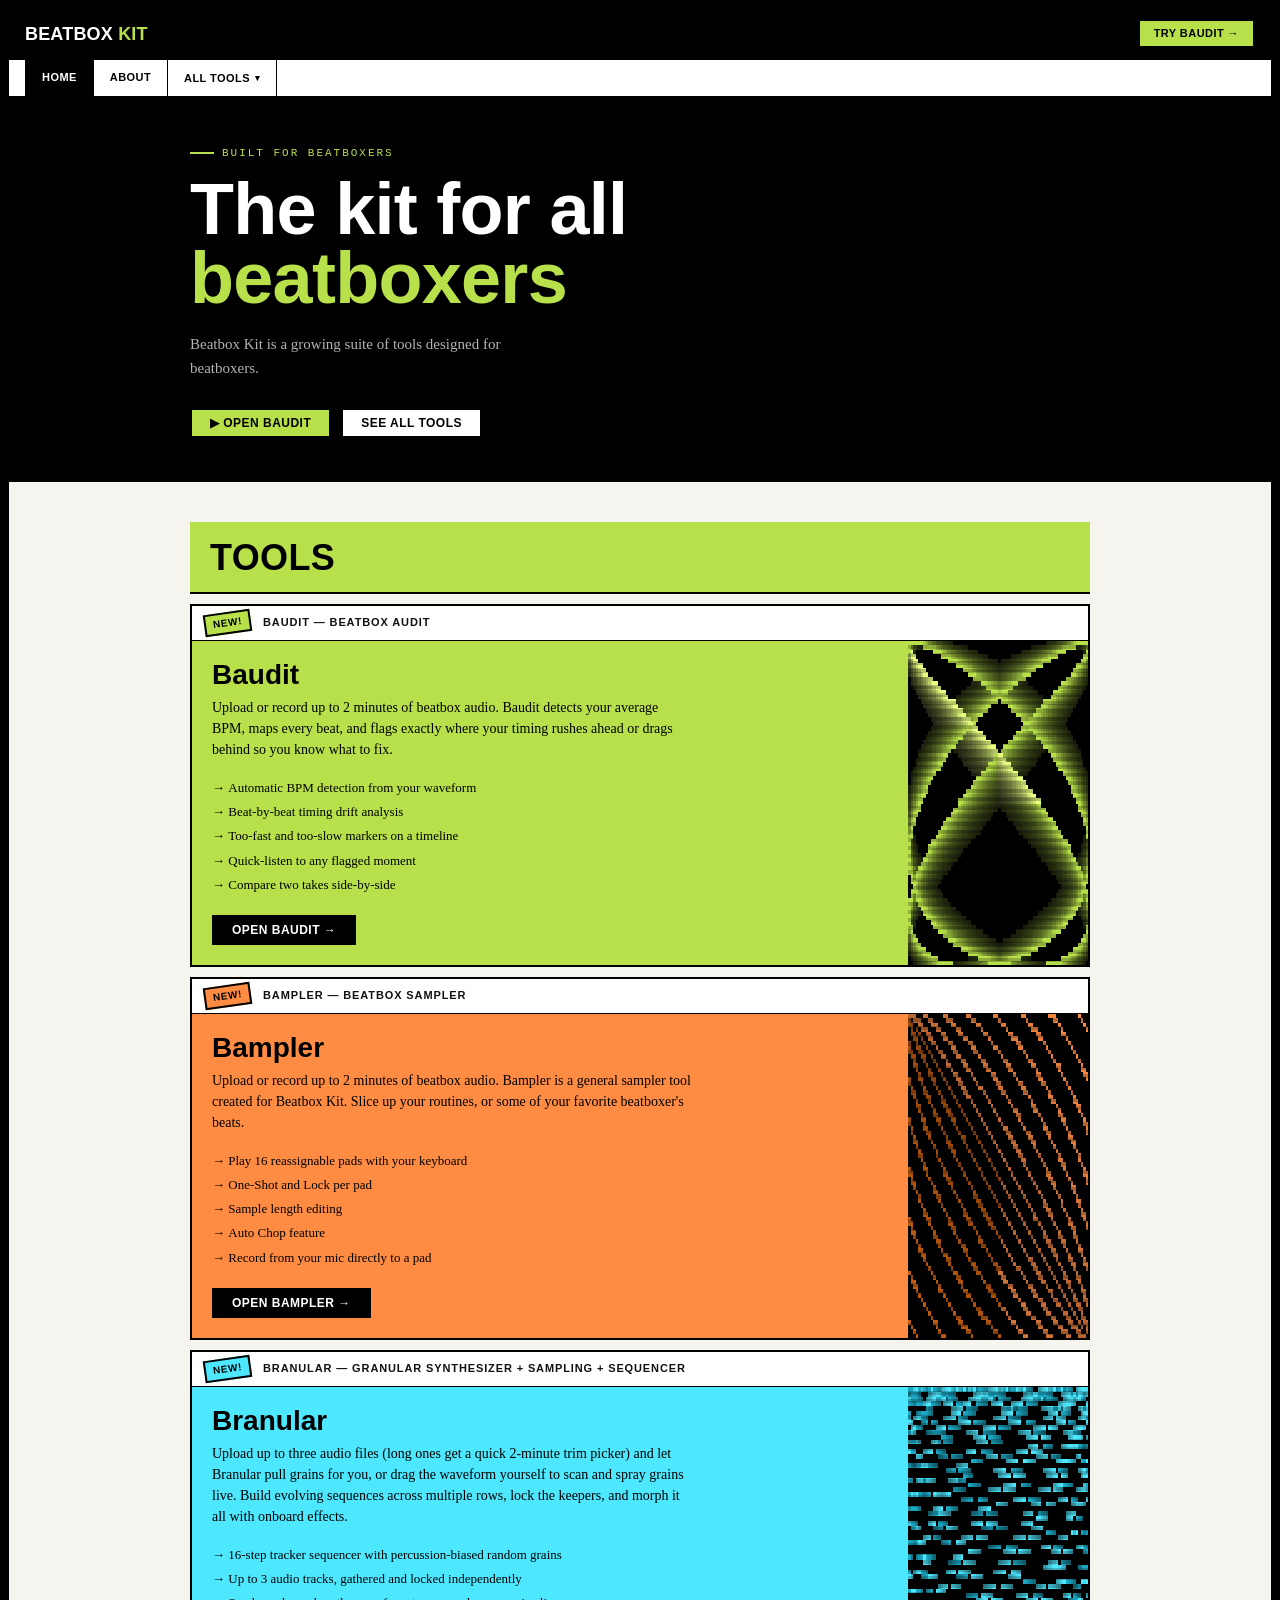
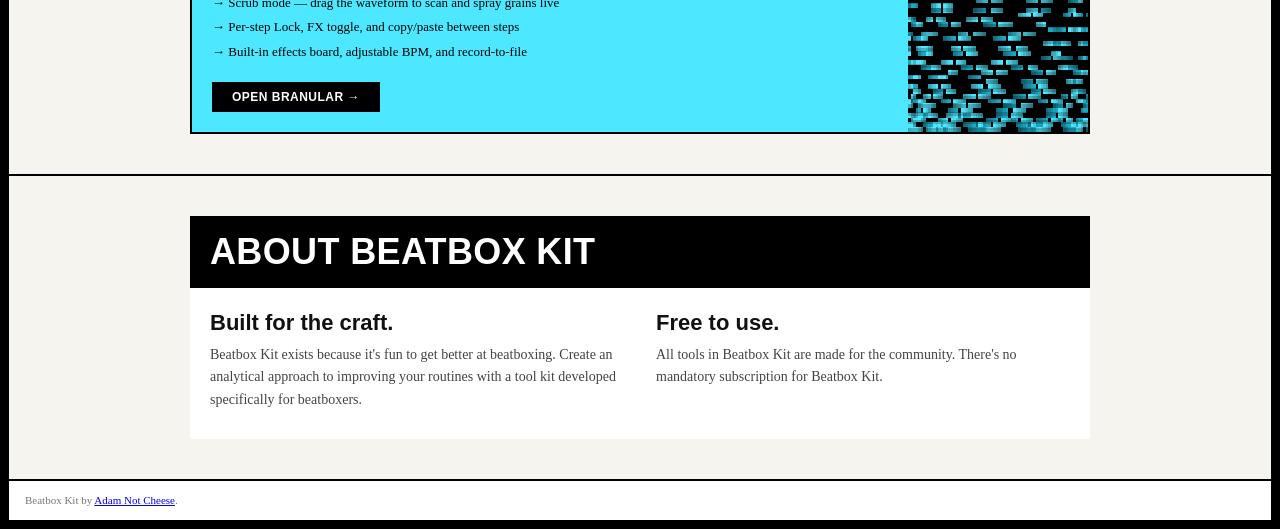
==== commit d72883c8: "whoops" ====
--- a/index.html
+++ b/index.html
@@ -200,8 +200,8 @@
     <span class="bk-footer-copy">Beatbox Kit by <a href="https://www.notcheese.lol" target="_blank">Adam Not Cheese</a>.</span>
   </footer>
 
-  <script src="../js/homepage-col-animation.js" defer></script>
-  <script src="../js/navbar-stuff.js" defer></script>
+  <script src="js/homepage-col-animation.js" defer></script>
+  <script src="js/navbar-stuff.js" defer></script>
 </body>
 
 </html>
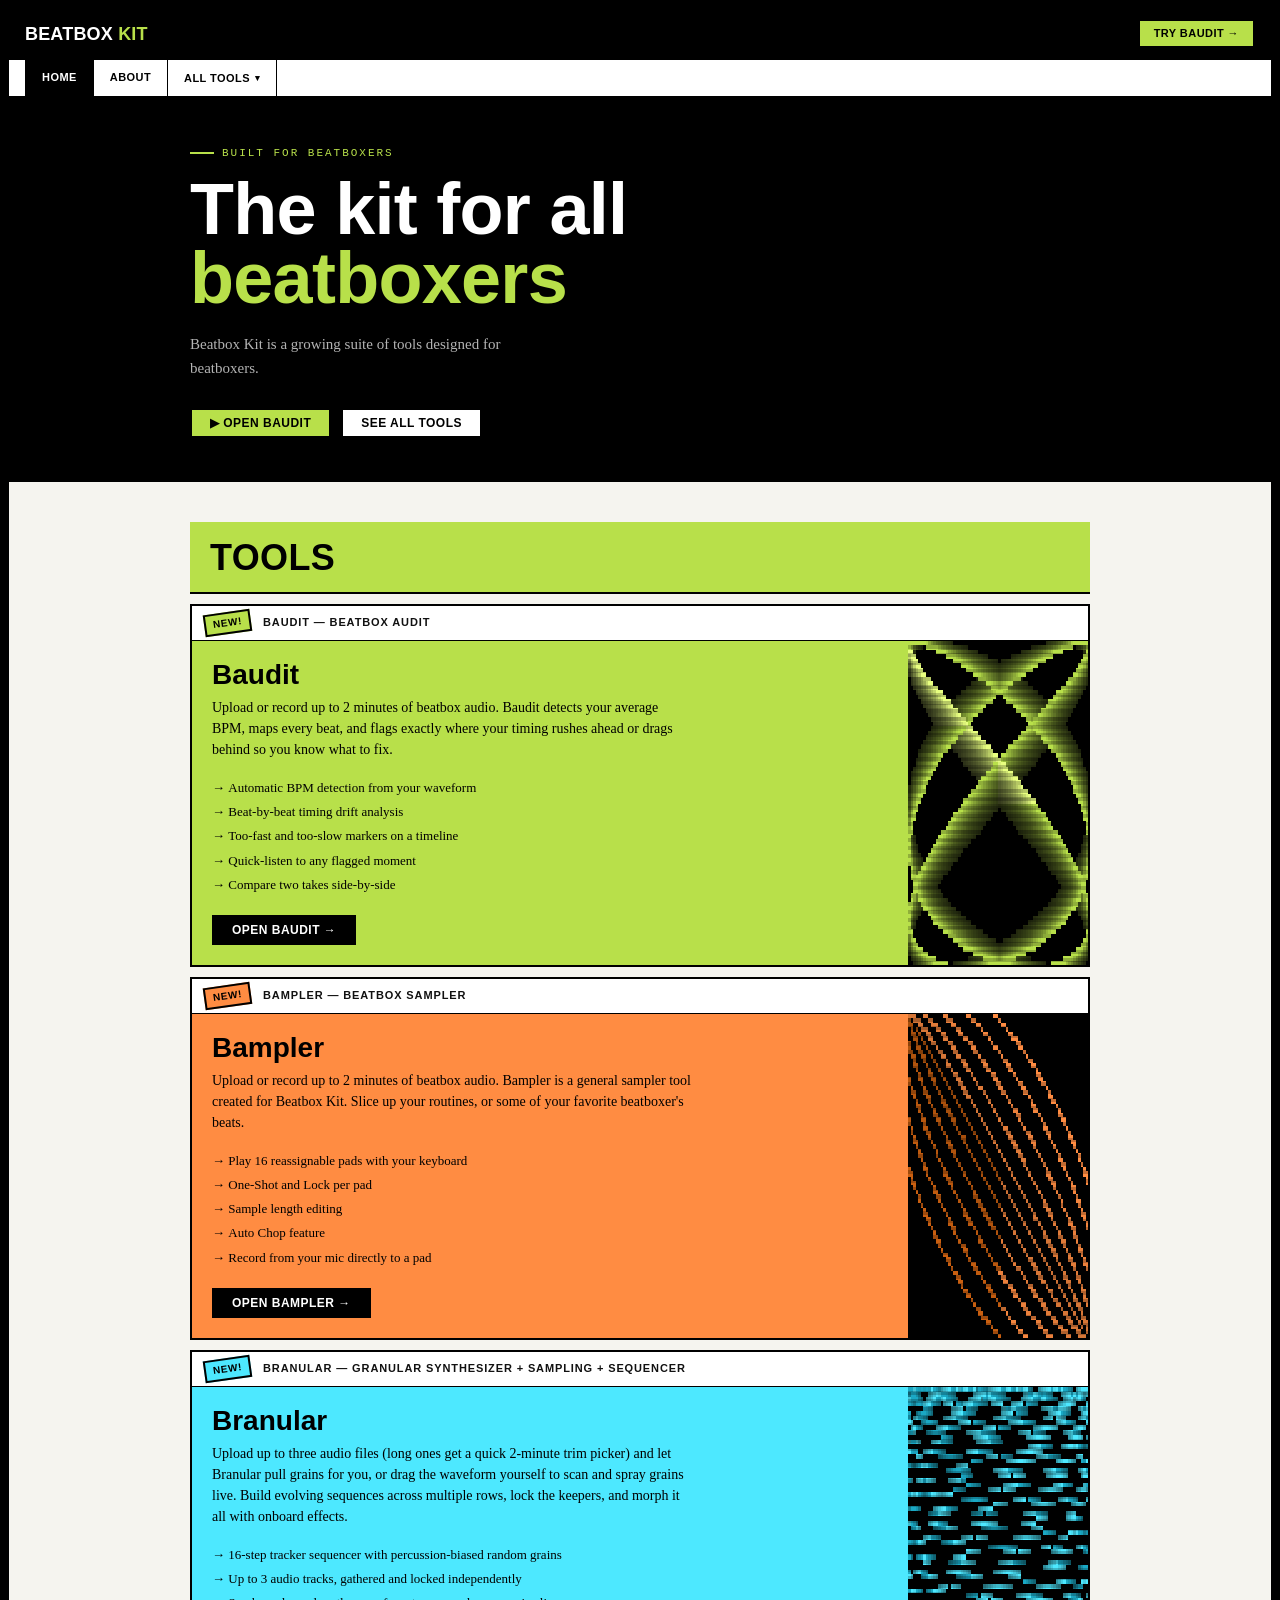
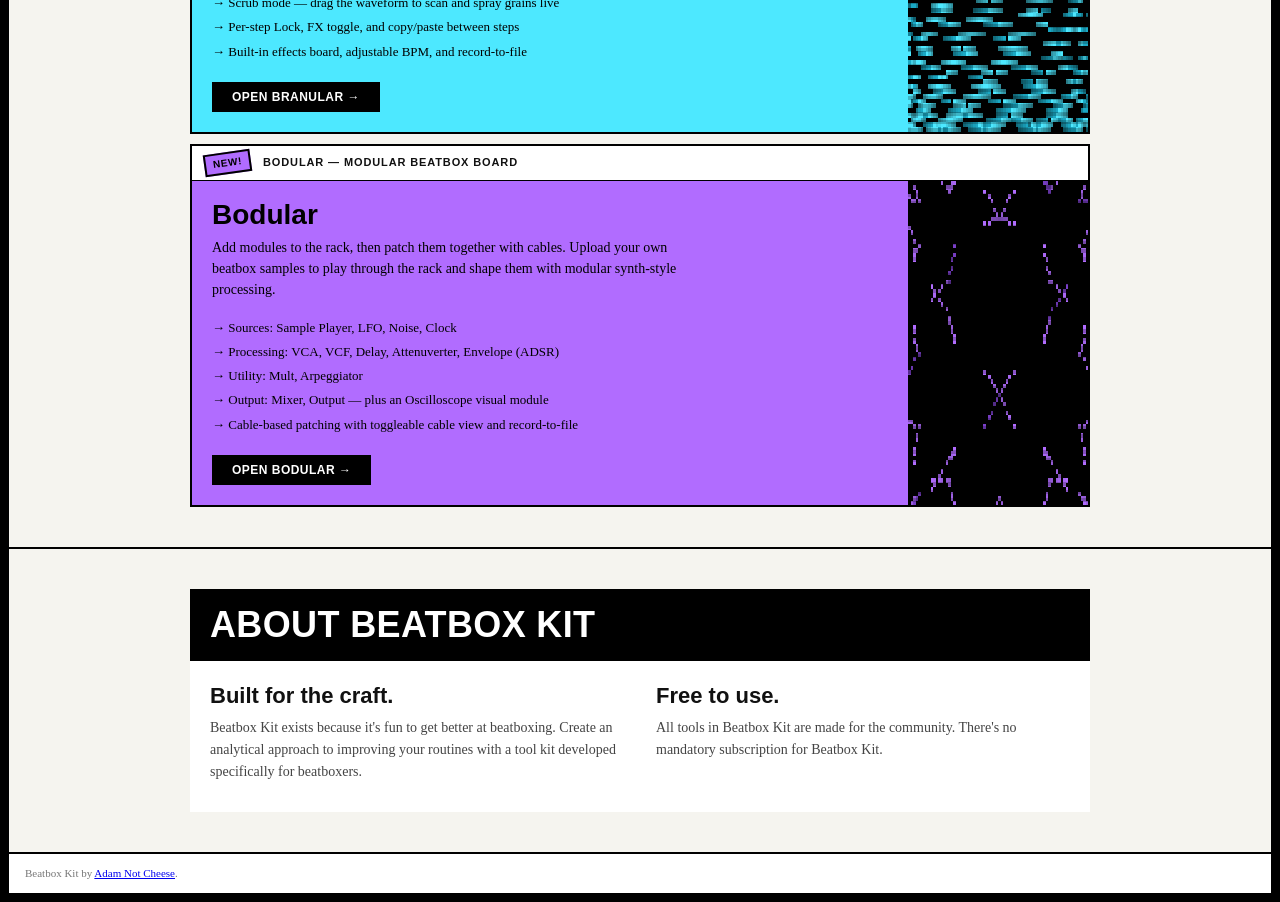
==== commit 19409c2b: "update: adding bodular section to homepage" ====
--- a/index.html
+++ b/index.html
@@ -171,6 +171,34 @@
       </div>
     </div>
 
+        <!-- BODULAR RIBBON CARD -->
+    <div class="bk-ribbon-title" style="border: 2px solid var(--bk-black); border-bottom: 1px solid var(--bk-black);">
+      <span class="bk-sticker-new violet">NEW!</span>
+      BODULAR — MODULAR BEATBOX BOARD
+    </div>
+    <div class="lp-tool-card">
+      <div class="lp-tool-left violet">
+        <div class="lp-tool-name">
+          Bodular
+        </div>
+        <p class="lp-tool-desc">
+          Add modules to the rack, then patch them together with cables. Upload your own beatbox samples to play through the rack and shape them with modular synth-style processing.
+        </p>
+        <ul class="lp-tool-features">
+          <li>Sources: Sample Player, LFO, Noise, Clock</li>
+          <li>Processing: VCA, VCF, Delay, Attenuverter, Envelope (ADSR)</li>
+          <li>Utility: Mult, Arpeggiator</li>
+          <li>Output: Mixer, Output — plus an Oscilloscope visual module</li>
+          <li>Cable-based patching with toggleable cable view and record-to-file</li>
+        </ul>
+        <a href="./bodular/" class="bk-btn bk-btn-primary violet">Open Bodular →</a>
+      </div>
+      <div class="lp-tool-right" style="padding:0; overflow:hidden; background:#000;">
+        <canvas id="bodular-lissajous"
+          style="width: 100%; height: 100%; min-height: 220px; display: block; image-rendering: pixelated; image-rendering: crisp-edges;"></canvas>
+      </div>
+    </div>
+
   </div>
 
   <hr class="bk-rule">
--- a/styles/bk-global.css
+++ b/styles/bk-global.css
@@ -398,6 +398,10 @@
 
 .bk-sticker-new.cyan {
   background: var(--bk-branular);
+}
+
+.bk-sticker-new.violet {
+  background: var(--bk-bodular);
 }
 
 /* ── BUTTONS ── */
@@ -443,6 +447,12 @@
   border-color: var(--bk-black);
 }
 
+.bk-btn-primary.violet:hover {
+  background: var(--bk-bodular);
+  color: var(--bk-black);
+  border-color: var(--bk-black);
+}
+
 
 .bk-btn-secondary {
   background: var(--bk-white);
@@ -763,6 +773,11 @@
 
     .lp-tool-left.cyan {
       background: var(--bk-branular);
+      padding: 20px;
+    }
+
+    .lp-tool-left.violet {
+      background: var(--bk-bodular);
       padding: 20px;
     }
 
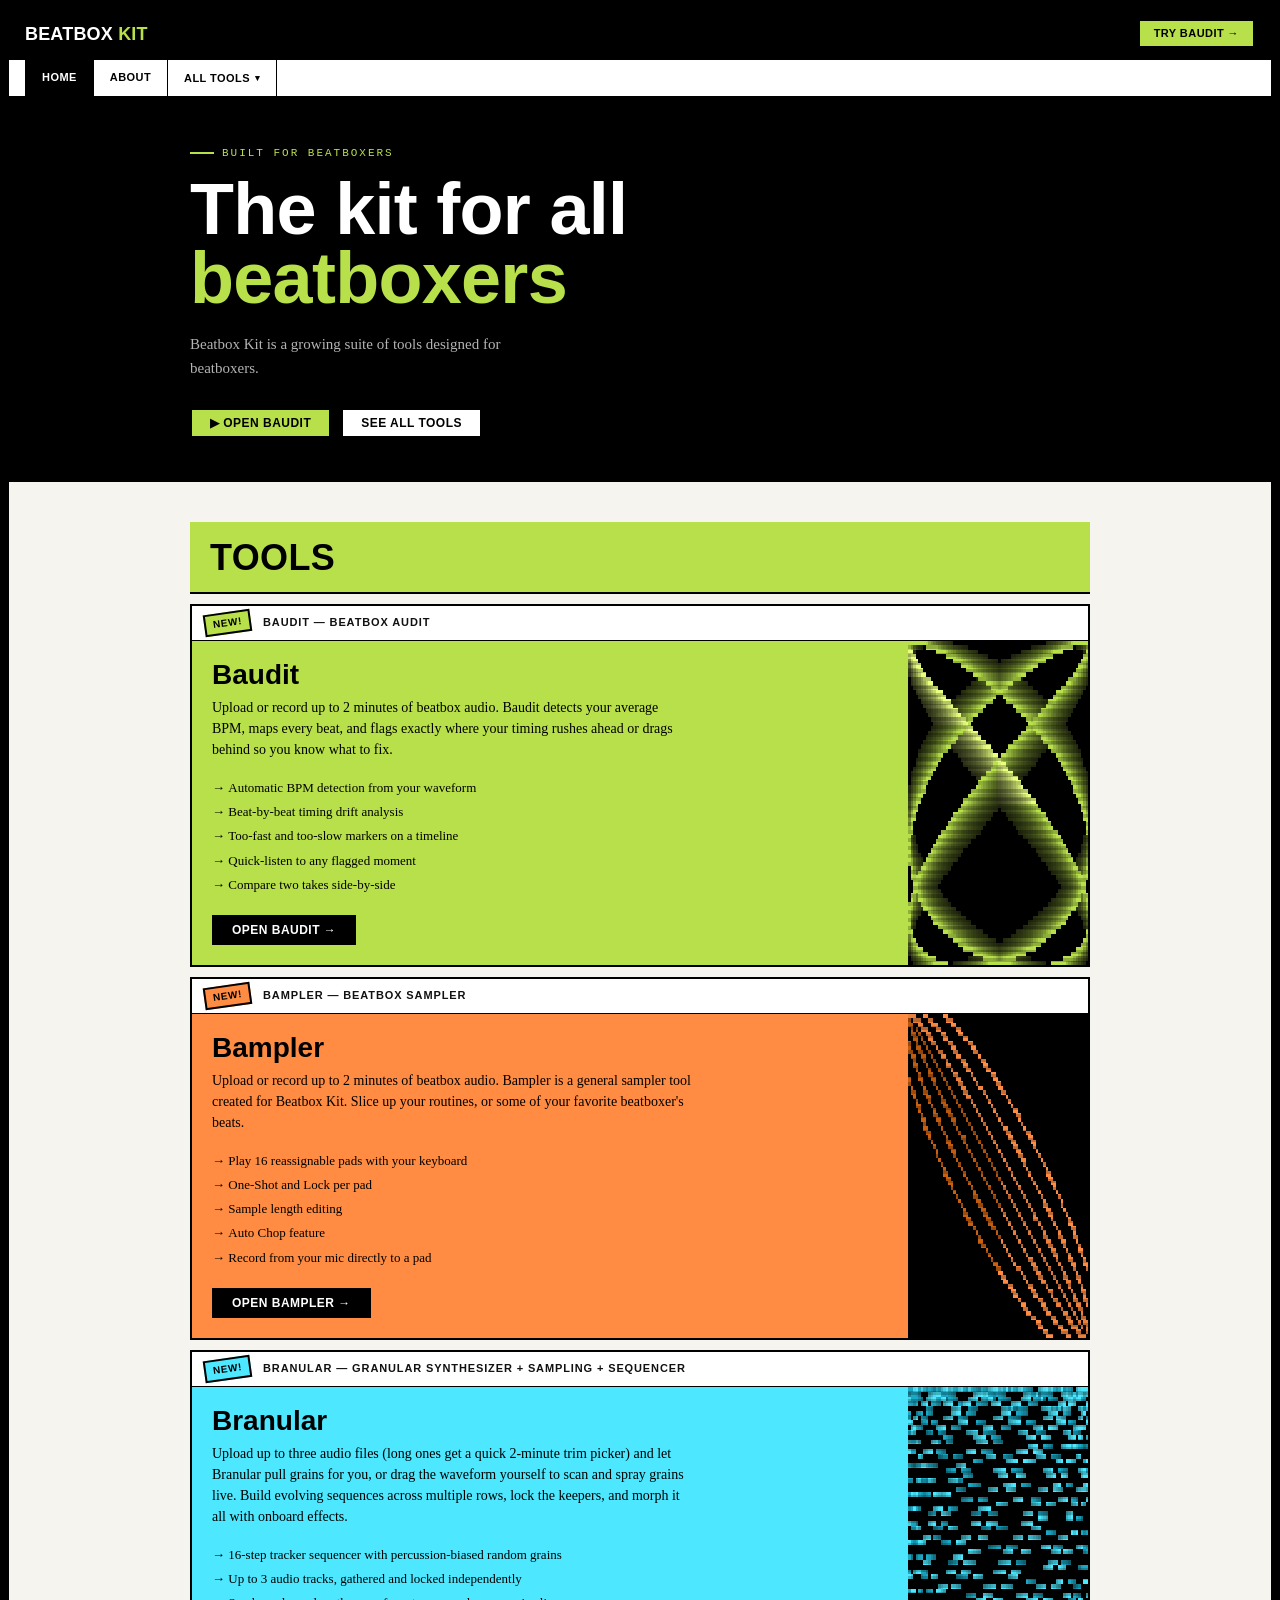
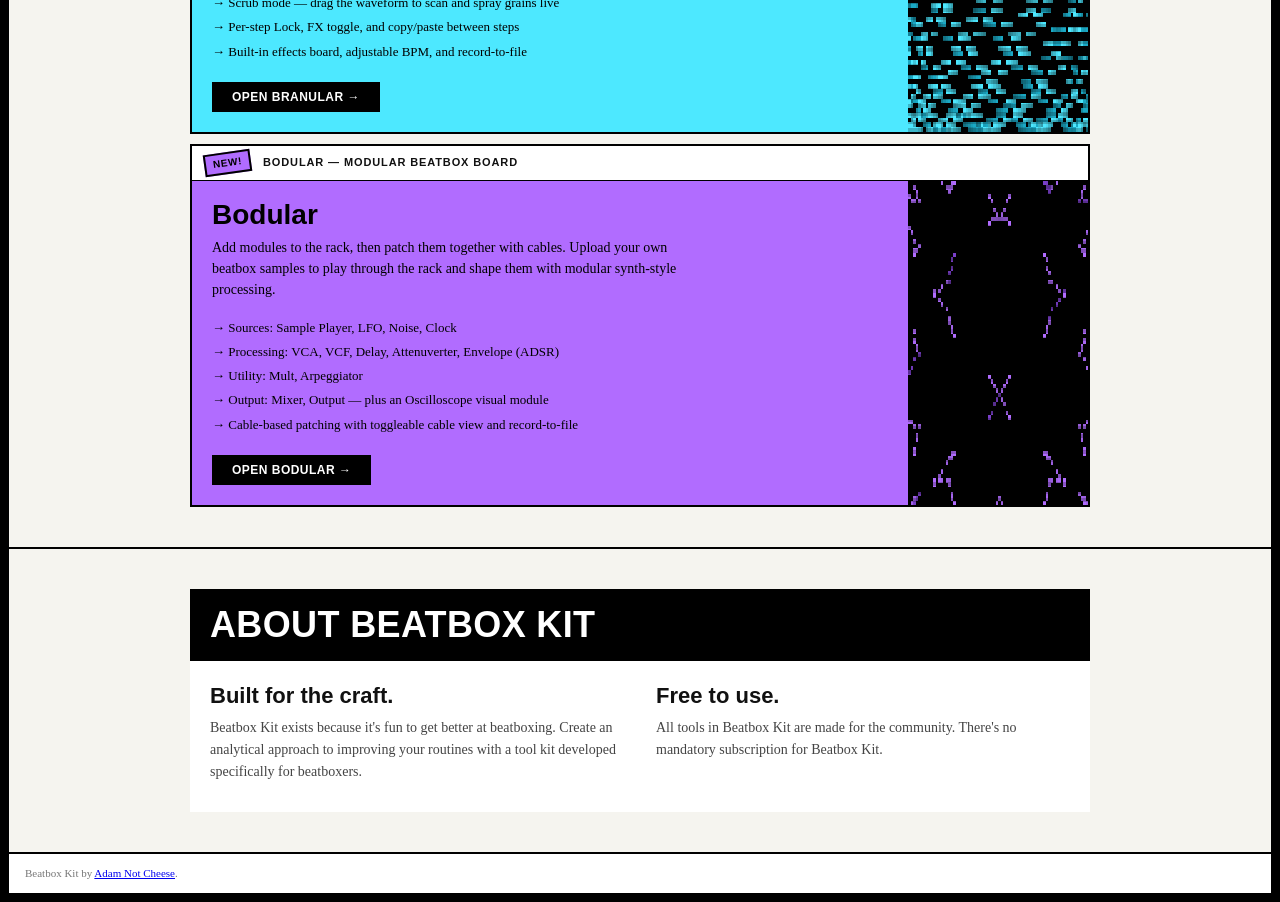
==== commit 0f7461ac: "update: adding assets folder with favi, adding favicon to each page" ====
--- a/index.html
+++ b/index.html
@@ -5,6 +5,7 @@
   <meta charset="UTF-8">
   <meta name="viewport" content="width=device-width, initial-scale=1.0">
   <title>Beatbox Kit — Tools for Beatboxers</title>
+  <link rel="icon" type="image/x-icon" href="assets/favicon.ico">
   <meta name="description"
     content="Beatbox Kit is a suite of tools built for beatboxers. Analyze your timing, track your improvement, and lock in your groove.">
   <link rel="stylesheet" href="styles/bk-global.css">
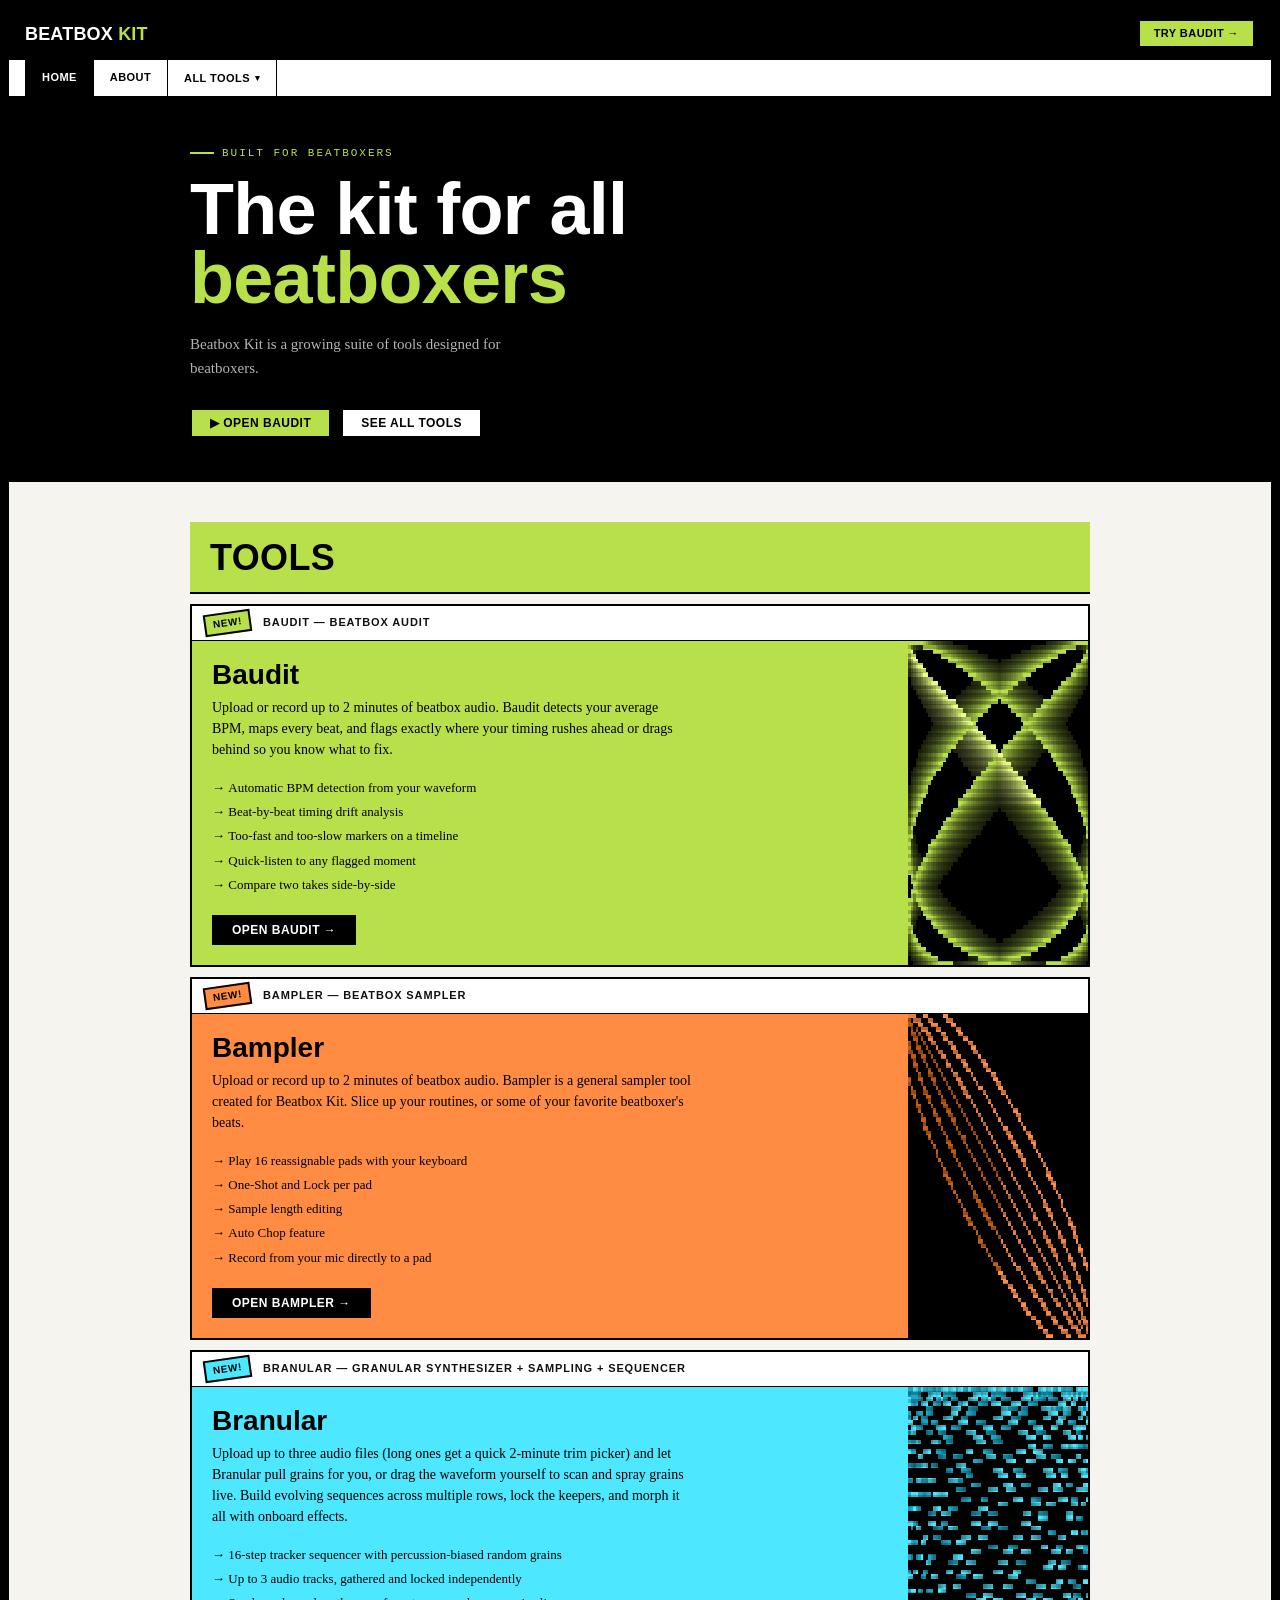
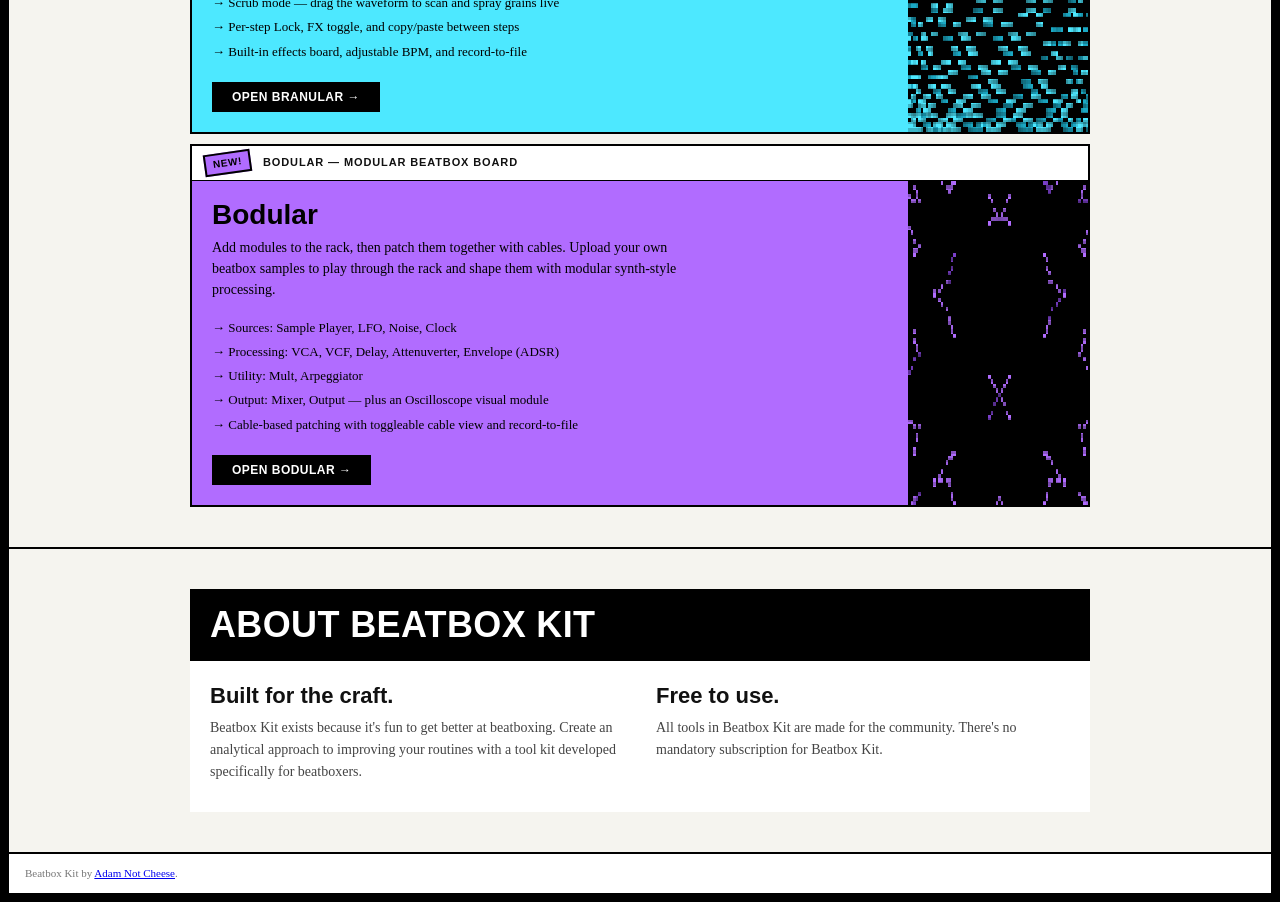
==== commit e40afbfd: "update: adding new favicon" ====
--- a/index.html
+++ b/index.html
@@ -5,7 +5,8 @@
   <meta charset="UTF-8">
   <meta name="viewport" content="width=device-width, initial-scale=1.0">
   <title>Beatbox Kit — Tools for Beatboxers</title>
-  <link rel="icon" type="image/x-icon" href="assets/favicon.ico">
+  <link rel="shortcut icon" type="image/x-icon" href="assets/favicon.png">
+  <link rel="apple-touch-icon" href="assets/webclip.png">
   <meta name="description"
     content="Beatbox Kit is a suite of tools built for beatboxers. Analyze your timing, track your improvement, and lock in your groove.">
   <link rel="stylesheet" href="styles/bk-global.css">
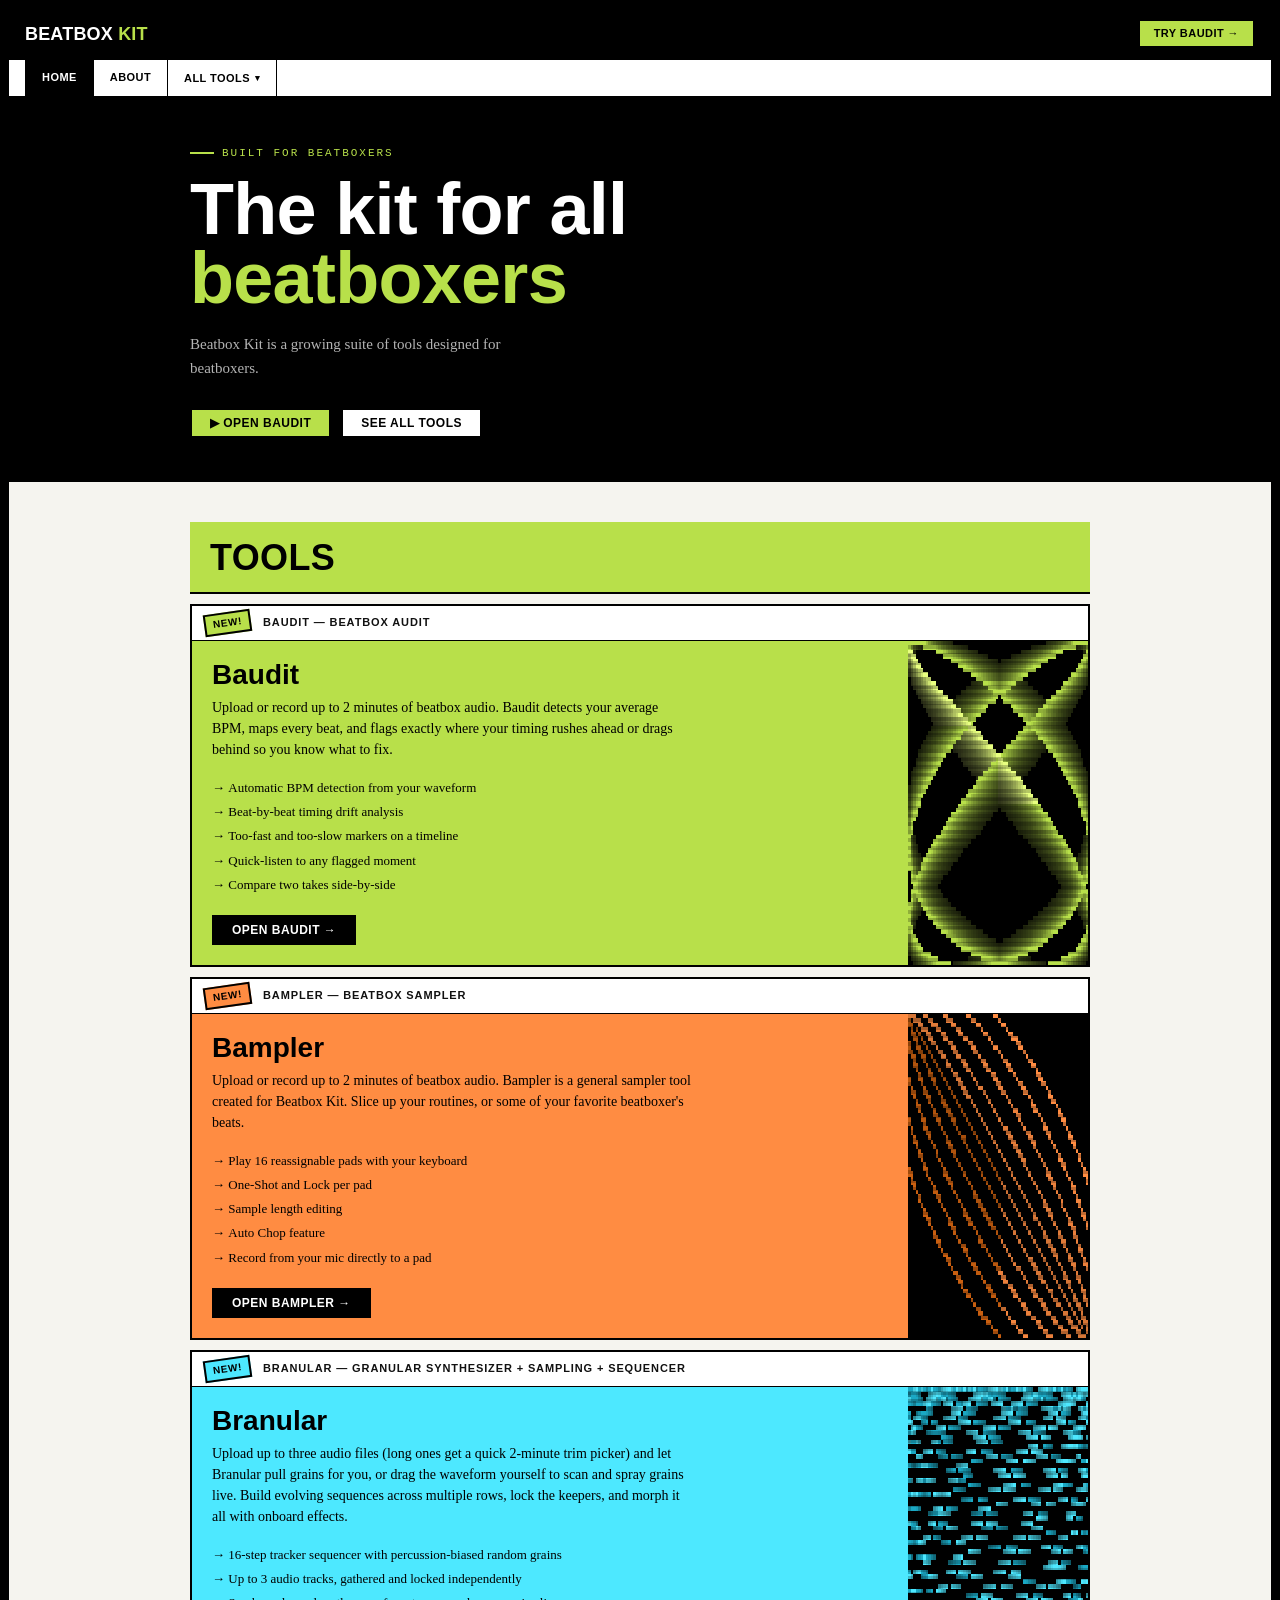
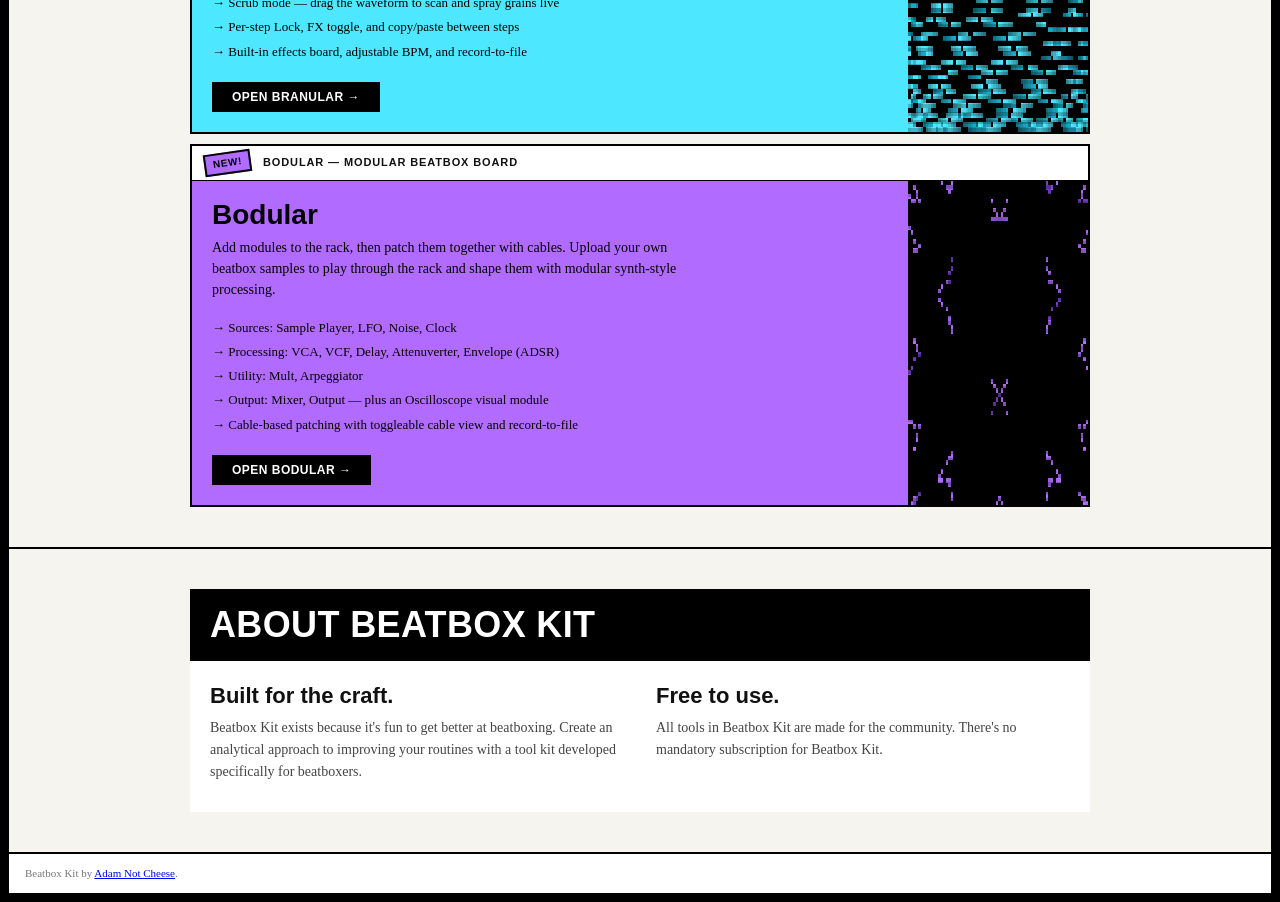
==== commit e280d534: "update: adjusting homepage meta description" ====
--- a/index.html
+++ b/index.html
@@ -8,7 +8,7 @@
   <link rel="shortcut icon" type="image/x-icon" href="assets/favicon.png">
   <link rel="apple-touch-icon" href="assets/webclip.png">
   <meta name="description"
-    content="Beatbox Kit is a suite of tools built for beatboxers. Analyze your timing, track your improvement, and lock in your groove.">
+    content="Beatbox Kit is a suite of tools built for beatboxers.">
   <link rel="stylesheet" href="styles/bk-global.css">
 </head>
 
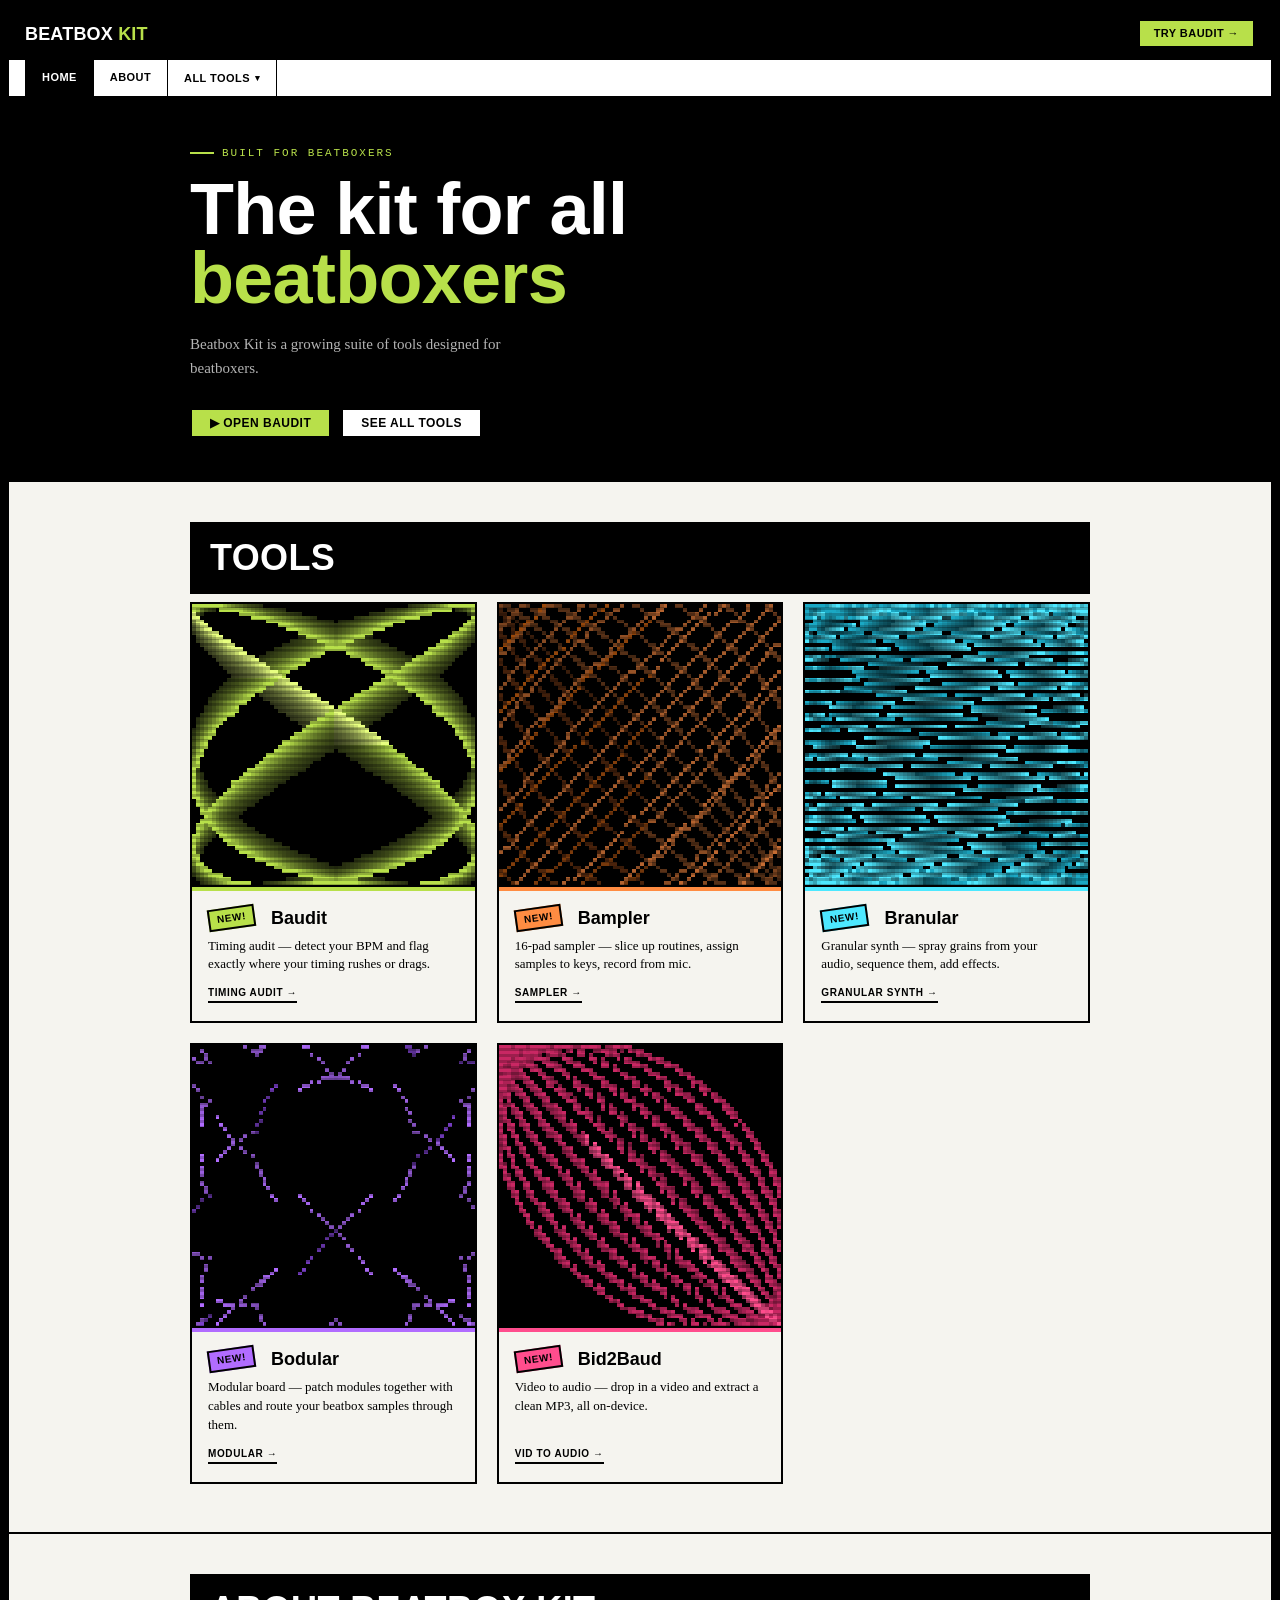
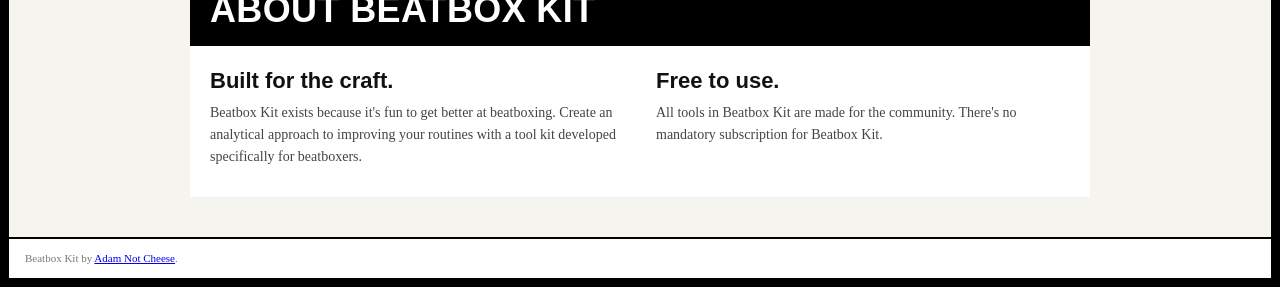
==== commit 157da9e1: "update: adding bid2baud feature, adjusting homepage styling, adding vercel analytics" ====
--- a/index.html
+++ b/index.html
@@ -10,6 +10,7 @@
   <meta name="description"
     content="Beatbox Kit is a suite of tools built for beatboxers.">
   <link rel="stylesheet" href="styles/bk-global.css">
+  <script defer src="/_vercel/insights/script.js"></script>
 </head>
 
 <body>
@@ -33,6 +34,7 @@
         <a href="./bampler/" class="bk-nav-dropdown-item bampler">Bampler — Sampler</a>
         <a href="./branular/" class="bk-nav-dropdown-item branular">Branular — Synthesizer</a>
         <a href="./bodular/" class="bk-nav-dropdown-item bodular">Bodular — Modular</a>
+        <a href="./bid2baud/" class="bk-nav-dropdown-item bid2baud">Bid2Baud — Vid to Audio</a>
       </div>
     </div>
   </nav>
@@ -52,6 +54,7 @@
         <a href="./bampler/" class="bampler">Bampler — Sampler</a>
         <a href="./branular/" class="branular">Branular — Synthesizer</a>
         <a href="./bodular/" class="bodular">Bodular — Modular</a>
+        <a href="./bid2baud/" class="bid2baud">Bid2Baud — Vid to Audio</a>
       </div>
     </div>
     <a href="#about">About</a>
@@ -82,125 +85,73 @@
 
   <!-- TOOLS SECTION -->
   <div class="lp-section-label">
-    <div class="bk-eyebrow baudit" id="tools">TOOLS</div>
+    <div class="bk-eyebrow" id="tools">TOOLS</div>
   </div>
 
   <div class="lp-tools">
+    <div class="lp-tools-grid">
 
-    <!-- BAUDIT RIBBON CARD -->
-    <div class="bk-ribbon-title" style="border: 2px solid var(--bk-black); border-bottom: 1px solid var(--bk-black);">
-      <span class="bk-sticker-new">NEW!</span>
-      BAUDIT — BEATBOX AUDIT
+      <!-- BAUDIT -->
+      <a href="./baudit/" class="lp-tool-tile">
+        <div class="lp-tile-canvas-wrap">
+          <canvas id="baudit-lissajous" class="lp-tile-canvas"></canvas>
+        </div>
+        <div class="lp-tile-body baudit">
+          <div class="lp-tile-name"><span class="bk-sticker-new">NEW!</span> Baudit</div>
+          <p class="lp-tile-desc">Timing audit — detect your BPM and flag exactly where your timing rushes or drags.</p>
+          <span class="lp-tile-tag">TIMING AUDIT →</span>
+        </div>
+      </a>
+
+      <!-- BAMPLER -->
+      <a href="./bampler/" class="lp-tool-tile">
+        <div class="lp-tile-canvas-wrap">
+          <canvas id="bampler-lissajous" class="lp-tile-canvas"></canvas>
+        </div>
+        <div class="lp-tile-body orange">
+          <div class="lp-tile-name"><span class="bk-sticker-new orange">NEW!</span> Bampler</div>
+          <p class="lp-tile-desc">16-pad sampler — slice up routines, assign samples to keys, record from mic.</p>
+          <span class="lp-tile-tag">SAMPLER →</span>
+        </div>
+      </a>
+
+      <!-- BRANULAR -->
+      <a href="./branular/" class="lp-tool-tile">
+        <div class="lp-tile-canvas-wrap">
+          <canvas id="branular-lissajous" class="lp-tile-canvas"></canvas>
+        </div>
+        <div class="lp-tile-body cyan">
+          <div class="lp-tile-name"><span class="bk-sticker-new cyan">NEW!</span> Branular</div>
+          <p class="lp-tile-desc">Granular synth — spray grains from your audio, sequence them, add effects.</p>
+          <span class="lp-tile-tag">GRANULAR SYNTH →</span>
+        </div>
+      </a>
+
+      <!-- BODULAR -->
+      <a href="./bodular/" class="lp-tool-tile">
+        <div class="lp-tile-canvas-wrap">
+          <canvas id="bodular-lissajous" class="lp-tile-canvas"></canvas>
+        </div>
+        <div class="lp-tile-body violet">
+          <div class="lp-tile-name"><span class="bk-sticker-new violet">NEW!</span> Bodular</div>
+          <p class="lp-tile-desc">Modular board — patch modules together with cables and route your beatbox samples through them.</p>
+          <span class="lp-tile-tag">MODULAR →</span>
+        </div>
+      </a>
+
+      <!-- BID2BAUD -->
+      <a href="./bid2baud/" class="lp-tool-tile">
+        <div class="lp-tile-canvas-wrap">
+          <canvas id="bid2baud-lissajous" class="lp-tile-canvas"></canvas>
+        </div>
+        <div class="lp-tile-body pink">
+          <div class="lp-tile-name"><span class="bk-sticker-new pink">NEW!</span> Bid2Baud</div>
+          <p class="lp-tile-desc">Video to audio — drop in a video and extract a clean MP3, all on-device.</p>
+          <span class="lp-tile-tag">VID TO AUDIO →</span>
+        </div>
+      </a>
+
     </div>
-    <div class="lp-tool-card">
-      <div class="lp-tool-left">
-        <div class="lp-tool-name">
-          Baudit
-        </div>
-        <p class="lp-tool-desc">
-          Upload or record up to 2 minutes of beatbox audio. Baudit detects your average BPM, maps every beat, and flags
-          exactly where your timing rushes ahead or drags behind so you know what to fix.
-        </p>
-        <ul class="lp-tool-features">
-          <li>Automatic BPM detection from your waveform</li>
-          <li>Beat-by-beat timing drift analysis</li>
-          <li>Too-fast and too-slow markers on a timeline</li>
-          <li>Quick-listen to any flagged moment</li>
-          <li>Compare two takes side-by-side</li>
-        </ul>
-        <a href="./baudit/" class="bk-btn bk-btn-primary">Open Baudit →</a>
-      </div>
-      <div class="lp-tool-right" style="padding:0; overflow:hidden; background:#000;">
-        <canvas id="baudit-lissajous"
-          style="width: 100%; height: 100%; min-height: 220px; display: block; image-rendering: pixelated; image-rendering: crisp-edges;"></canvas>
-      </div>
-    </div>
-
-    <!-- BAMPLER RIBBON CARD -->
-    <div class="bk-ribbon-title" style="border: 2px solid var(--bk-black); border-bottom: 1px solid var(--bk-black);">
-      <span class="bk-sticker-new orange">NEW!</span>
-      BAMPLER — BEATBOX SAMPLER
-    </div>
-    <div class="lp-tool-card">
-      <div class="lp-tool-left orange">
-        <div class="lp-tool-name">
-          Bampler
-        </div>
-        <p class="lp-tool-desc">
-          Upload or record up to 2 minutes of beatbox audio. Bampler is a general sampler tool created for Beatbox Kit. Slice up your routines, or some of your favorite beatboxer's beats.
-        </p>
-        <ul class="lp-tool-features">
-          <li>Play 16  reassignable pads with your keyboard</li>
-          <li>One-Shot and Lock per pad</li>
-          <li>Sample length editing</li>
-          <li>Auto Chop feature</li>
-          <li>Record from your mic directly to a pad</li>
-        </ul>
-        <a href="./bampler/" class="bk-btn bk-btn-primary orange">Open Bampler →</a>
-      </div>
-      <div class="lp-tool-right" style="padding:0; overflow:hidden; background:#000;">
-        <canvas id="bampler-lissajous"
-          style="width: 100%; height: 100%; min-height: 220px; display: block; image-rendering: pixelated; image-rendering: crisp-edges;"></canvas>
-      </div>
-    </div>
-
-
-        <!-- BRANULAR RIBBON CARD -->
-    <div class="bk-ribbon-title" style="border: 2px solid var(--bk-black); border-bottom: 1px solid var(--bk-black);">
-      <span class="bk-sticker-new cyan">NEW!</span>
-      BRANULAR — GRANULAR SYNTHESIZER + SAMPLING + SEQUENCER 
-    </div>
-    <div class="lp-tool-card">
-      <div class="lp-tool-left cyan">
-        <div class="lp-tool-name">
-          Branular
-        </div>
-        <p class="lp-tool-desc">
-          Upload up to three audio files (long ones get a quick 2-minute trim picker) and let Branular pull grains for you, or drag the waveform yourself to scan and spray grains live. Build evolving sequences across multiple rows, lock the keepers, and morph it all with onboard effects.
-        </p>
-        <ul class="lp-tool-features">
-          <li>16-step tracker sequencer with percussion-biased random grains</li>
-          <li>Up to 3 audio tracks, gathered and locked independently</li>
-          <li>Scrub mode — drag the waveform to scan and spray grains live</li>
-          <li>Per-step Lock, FX toggle, and copy/paste between steps</li>
-          <li>Built-in effects board, adjustable BPM, and record-to-file</li>
-        </ul>
-        <a href="./branular/" class="bk-btn bk-btn-primary cyan">Open Branular →</a>
-      </div>
-      <div class="lp-tool-right" style="padding:0; overflow:hidden; background:#000;">
-        <canvas id="branular-lissajous"
-          style="width: 100%; height: 100%; min-height: 220px; display: block; image-rendering: pixelated; image-rendering: crisp-edges;"></canvas>
-      </div>
-    </div>
-
-        <!-- BODULAR RIBBON CARD -->
-    <div class="bk-ribbon-title" style="border: 2px solid var(--bk-black); border-bottom: 1px solid var(--bk-black);">
-      <span class="bk-sticker-new violet">NEW!</span>
-      BODULAR — MODULAR BEATBOX BOARD
-    </div>
-    <div class="lp-tool-card">
-      <div class="lp-tool-left violet">
-        <div class="lp-tool-name">
-          Bodular
-        </div>
-        <p class="lp-tool-desc">
-          Add modules to the rack, then patch them together with cables. Upload your own beatbox samples to play through the rack and shape them with modular synth-style processing.
-        </p>
-        <ul class="lp-tool-features">
-          <li>Sources: Sample Player, LFO, Noise, Clock</li>
-          <li>Processing: VCA, VCF, Delay, Attenuverter, Envelope (ADSR)</li>
-          <li>Utility: Mult, Arpeggiator</li>
-          <li>Output: Mixer, Output — plus an Oscilloscope visual module</li>
-          <li>Cable-based patching with toggleable cable view and record-to-file</li>
-        </ul>
-        <a href="./bodular/" class="bk-btn bk-btn-primary violet">Open Bodular →</a>
-      </div>
-      <div class="lp-tool-right" style="padding:0; overflow:hidden; background:#000;">
-        <canvas id="bodular-lissajous"
-          style="width: 100%; height: 100%; min-height: 220px; display: block; image-rendering: pixelated; image-rendering: crisp-edges;"></canvas>
-      </div>
-    </div>
-
   </div>
 
   <hr class="bk-rule">
--- a/styles/bk-global.css
+++ b/styles/bk-global.css
@@ -19,6 +19,8 @@
   --bk-branular-dk: #1aa8c4;   /* deeper teal for borders on light bg */
   --bk-bodular:    #b16cff;   /* electric violet — Bodular's color */
   --bk-bodular-dk: #7a3fc9;   /* deeper violet for borders on light bg */
+  --bk-bid2baud:    #ff4d8d;   /* hot pink — Bid2Baud's color */
+  --bk-bid2baud-dk: #c92763;   /* deeper pink for borders on light bg */
 
   /* UI chrome */
   --bk-frame:      #000000;   /* page border, hard rules */
@@ -123,6 +125,14 @@
   background: var(--bk-bampler);
 }
 
+.bk-banner-cta.pink {
+  background: var(--bk-bid2baud);
+}
+
+.bk-banner-cta.violet {
+  background: var(--bk-bodular);
+}
+
 /* ── SITE NAV ── */
 .bk-nav {
   background: var(--bk-white);
@@ -171,6 +181,12 @@
 .bk-nav-link.active.branular,
 .bk-nav-link.bampler:hover {
   background: var(--bk-branular);
+  color: var(--bk-black);
+}
+
+.bk-nav-link.active.bid2baud,
+.bk-nav-link.bid2baud:hover {
+  background: var(--bk-bid2baud);
   color: var(--bk-black);
 }
 
@@ -245,6 +261,7 @@
 .bk-nav-dropdown-item.bampler:hover { background: var(--bk-bampler); }
 .bk-nav-dropdown-item.branular:hover { background: var(--bk-branular); }
 .bk-nav-dropdown-item.bodular:hover { background: var(--bk-bodular); }
+.bk-nav-dropdown-item.bid2baud:hover { background: var(--bk-bid2baud); }
 
 .bk-nav-dropdown-item.baudit.active{
   background: var(--bk-baudit);
@@ -260,6 +277,10 @@
 
 .bk-nav-dropdown-item.bodular.active{
   background: var(--bk-bodular);
+}
+
+.bk-nav-dropdown-item.bid2baud.active{
+  background: var(--bk-bid2baud);
 }
 
 /* ── MOBILE TOOLS SUBMENU ── */
@@ -309,6 +330,7 @@
 .bk-mobile-tools-sub a.bampler:hover { background: var(--bk-bampler); color: var(--bk-black); }
 .bk-mobile-tools-sub a.branular:hover { background: var(--bk-branular); color: var(--bk-black); }
 .bk-mobile-tools-sub a.bodular:hover { background: var(--bk-bodular); color: var(--bk-black); }
+.bk-mobile-tools-sub a.bid2baud:hover { background: var(--bk-bid2baud); color: var(--bk-black); }
 
 /* ── SECTION EYEBROW (ribbon heading) ── */
 .bk-eyebrow {
@@ -402,6 +424,10 @@
 
 .bk-sticker-new.violet {
   background: var(--bk-bodular);
+}
+
+.bk-sticker-new.pink {
+  background: var(--bk-bid2baud);
 }
 
 /* ── BUTTONS ── */
@@ -453,6 +479,12 @@
   border-color: var(--bk-black);
 }
 
+.bk-btn-primary.pink:hover {
+  background: var(--bk-bid2baud);
+  color: var(--bk-black);
+  border-color: var(--bk-black);
+}
+
 
 .bk-btn-secondary {
   background: var(--bk-white);
@@ -482,6 +514,17 @@
 .bk-btn-bampler:hover {
   background: var(--bk-bampler);
   color: var(--bk-black);
+}
+
+.bk-btn-bid2baud {
+  background: var(--bk-bid2baud);
+  color: var(--bk-black);
+}
+
+.bk-btn-bid2baud:hover {
+  background: var(--bk-bid2baud-dk);
+  color: var(--bk-white);
+  border-color: var(--bk-bid2baud-dk);
 }
 
 /* ── HARD RULE ── */
@@ -750,99 +793,89 @@
     .lp-tools {
       max-width: 900px;
       margin: 0 auto;
-      padding: 0 0 40px;
-    }
-
-    /* BAUDIT RIBBON CARD */
-    .lp-tool-card {
+      padding: 8px 0 48px;
+    }
+
+    /* TOOLS GRID — rows of compact cards */
+    .lp-tools-grid {
+      display: grid;
+      grid-template-columns: repeat(3, 1fr);
+      gap: 20px;
+    }
+
+    .lp-tool-tile {
+      display: flex;
+      flex-direction: column;
+      text-decoration: none;
+      color: var(--bk-black);
       border: 2px solid var(--bk-black);
-      border-top: none;
-      display: grid;
-      grid-template-columns: 1fr 180px;
-    }
-
-    .lp-tool-left {
-      background: var(--bk-baudit);
-      padding: 20px;
-    }
-
-   .lp-tool-left.orange {
-      background: var(--bk-bampler);
-      padding: 20px;
-    }
-
-    .lp-tool-left.cyan {
-      background: var(--bk-branular);
-      padding: 20px;
-    }
-
-    .lp-tool-left.violet {
-      background: var(--bk-bodular);
-      padding: 20px;
-    }
-
-    .lp-tool-name {
+      background: var(--bk-canvas);
+    }
+
+    .lp-tile-canvas-wrap {
+      background: #000;
+      overflow: hidden;
+      aspect-ratio: 1 / 1;
+      border-bottom: 2px solid var(--bk-black);
+    }
+
+    .lp-tile-canvas {
+      width: 100%;
+      height: 100%;
+      display: block;
+      image-rendering: pixelated;
+      image-rendering: crisp-edges;
+    }
+
+    .lp-tile-body {
+      background: var(--bk-canvas);
+      border-top: 4px solid var(--bk-baudit);
+      padding: 16px 16px 18px;
+      flex: 1;
+      display: flex;
+      flex-direction: column;
+    }
+
+    .lp-tile-body.orange { border-top-color: var(--bk-bampler); }
+    .lp-tile-body.cyan   { border-top-color: var(--bk-branular); }
+    .lp-tile-body.violet { border-top-color: var(--bk-bodular); }
+    .lp-tile-body.pink   { border-top-color: var(--bk-bid2baud); }
+
+    .lp-tile-name {
       font-family: var(--font-display);
-      font-size: 28px;
+      font-size: 18px;
       font-weight: 900;
       line-height: 1;
       color: var(--bk-black);
       margin-bottom: 8px;
       display: flex;
       align-items: center;
-      gap: 10px;
-    }
-
-    .lp-tool-desc {
-      font-family: var(--font-body);
-      font-size: 14px;
-      line-height: 1.5;
-      color: var(--bk-black);
-      margin-bottom: 16px;
-      max-width: 480px;
-    }
-
-    .lp-tool-features {
-      list-style: none;
-      margin-bottom: 18px;
-    }
-
-    .lp-tool-features li {
+      gap: 8px;
+    }
+
+    .lp-tile-desc {
       font-family: var(--font-body);
       font-size: 13px;
+      line-height: 1.45;
       color: var(--bk-black);
-      padding: 3px 0;
-    }
-
-    .lp-tool-features li::before {
-      content: '→ ';
-      font-weight: bold;
-    }
-
-    .lp-tool-right {
-      background: var(--bk-white);
-      padding: 20px 16px;
-      display: flex;
-      flex-direction: column;
-      align-items: center;
-      justify-content: center;
-      gap: 12px;
-      text-align: center;
-    }
-
-    .lp-tool-icon {
-      font-size: 40px;
-      line-height: 1;
-    }
-
-    .lp-tool-tagline {
+      margin-bottom: 12px;
+      flex: 1;
+    }
+
+    .lp-tile-tag {
       font-family: var(--font-display);
       font-size: 10px;
       font-weight: 900;
       text-transform: uppercase;
       letter-spacing: 0.06em;
-      color: var(--bk-ink-mid);
-      line-height: 1.3;
+      color: var(--bk-black);
+      align-self: flex-start;
+      padding-bottom: 1px;
+      border-bottom: 2px solid var(--bk-black);
+    }
+
+    .lp-tool-tile:hover .lp-tile-tag {
+      border-bottom-style: dashed;
     }
 
     /* COMING SOON TOOLS */
@@ -933,6 +966,13 @@
     }
 
     /* RESPONSIVE */
+    @media (max-width: 930px) {
+      .lp-tools {
+        padding-left: 14px;
+        padding-right: 14px;
+      }
+    }
+
     @media (max-width: 700px) {
       .lp-hero-inner {
         grid-template-columns: 1fr;
@@ -943,13 +983,8 @@
         display: none;
       }
 
-      /* hide panel on mobile */
-      .lp-tool-card {
-        grid-template-columns: 1fr;
-      }
-
-      .lp-tool-right {
-        display: none;
+      .lp-tools-grid {
+        grid-template-columns: 1fr 1fr;
       }
 
       .lp-coming-soon {
@@ -1021,6 +1056,9 @@
     display: flex;
     flex-direction: column;
   }
+  .lp-tools-grid {
+    grid-template-columns: 1fr;
+  }
 }
 
 /* ── REDUCED MOTION ── */
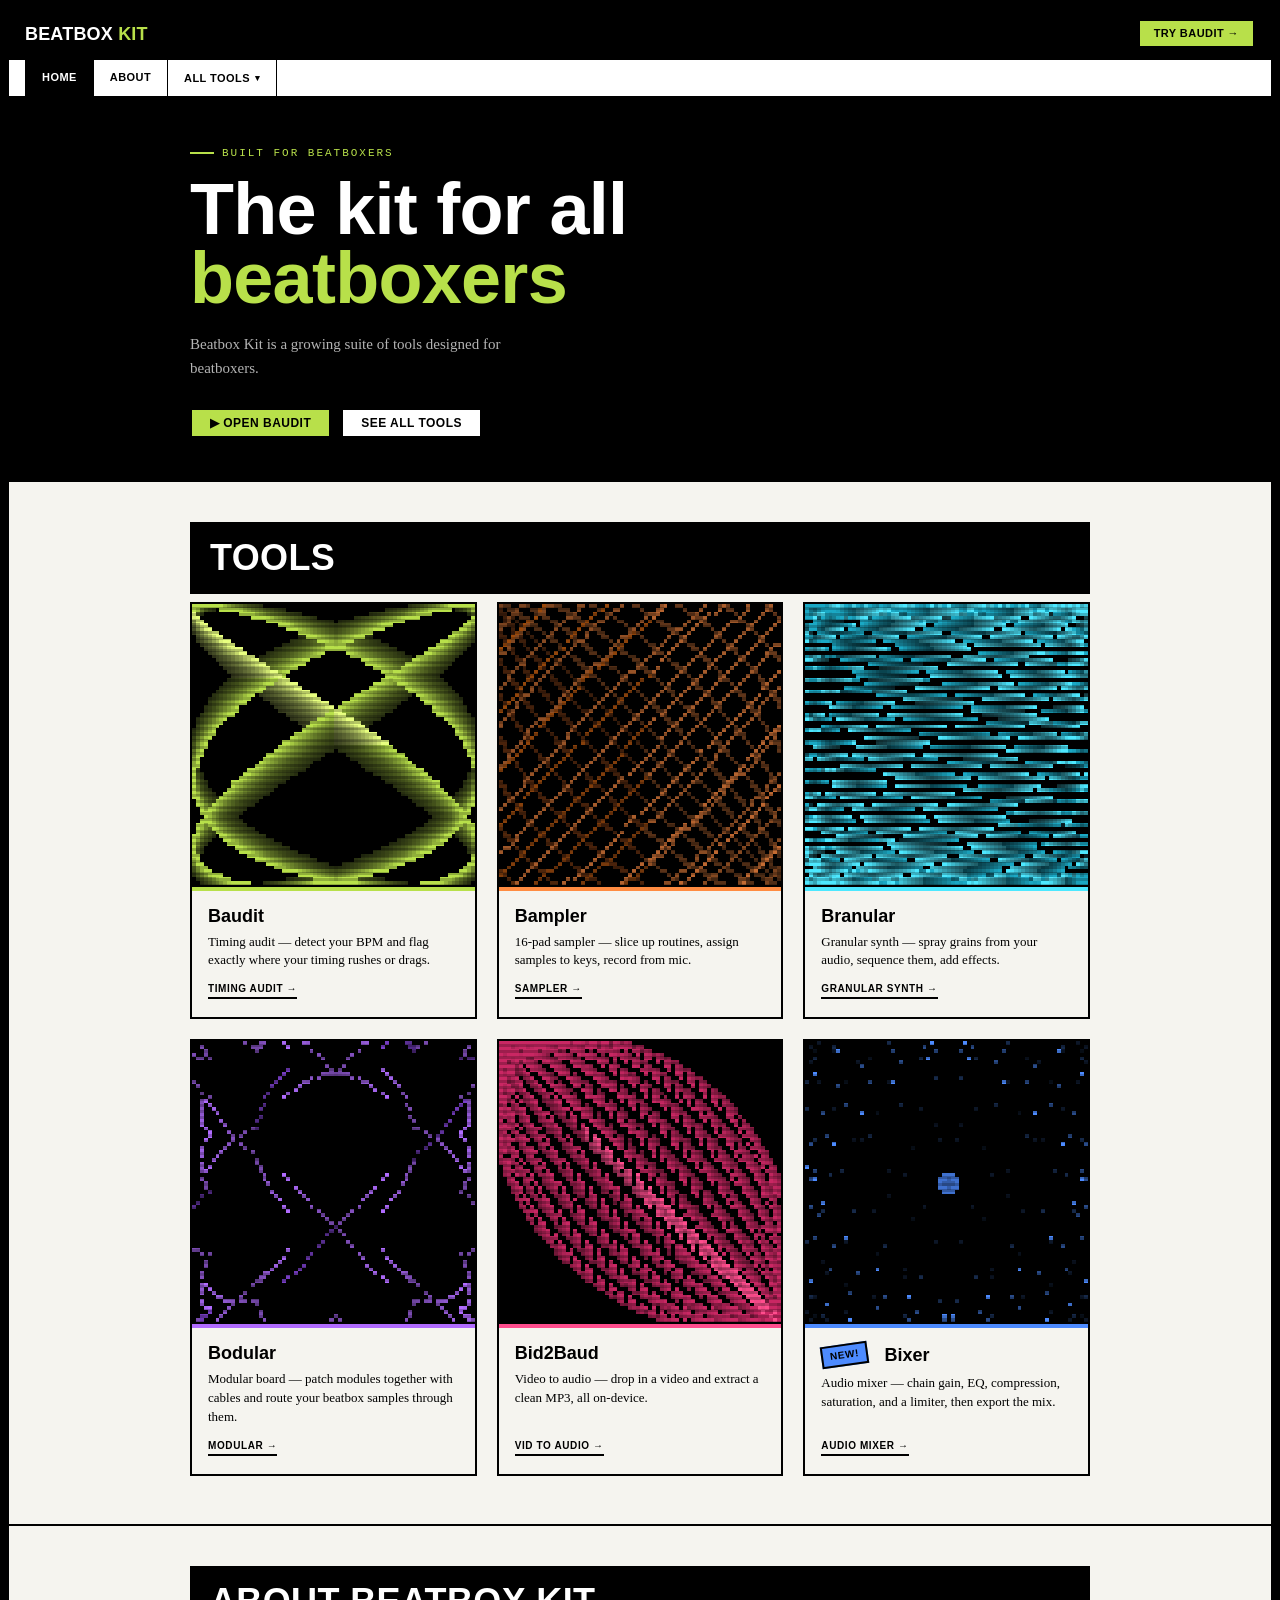
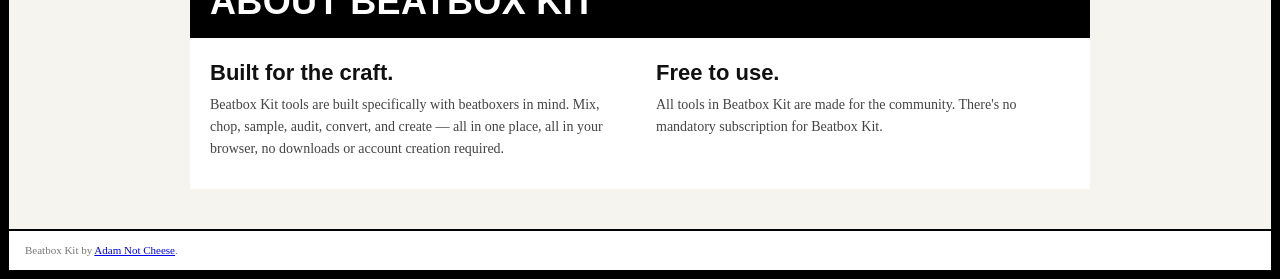
==== commit e6c6bfdd: "update: adding bixer to beatbox kit" ====
--- a/index.html
+++ b/index.html
@@ -35,6 +35,7 @@
         <a href="./branular/" class="bk-nav-dropdown-item branular">Branular — Synthesizer</a>
         <a href="./bodular/" class="bk-nav-dropdown-item bodular">Bodular — Modular</a>
         <a href="./bid2baud/" class="bk-nav-dropdown-item bid2baud">Bid2Baud — Vid to Audio</a>
+        <a href="./bixer/" class="bk-nav-dropdown-item bixer">Bixer — Audio Mixer</a>
       </div>
     </div>
   </nav>
@@ -55,6 +56,7 @@
         <a href="./branular/" class="branular">Branular — Synthesizer</a>
         <a href="./bodular/" class="bodular">Bodular — Modular</a>
         <a href="./bid2baud/" class="bid2baud">Bid2Baud — Vid to Audio</a>
+        <a href="./bixer/" class="bixer">Bixer — Audio Mixer</a>
       </div>
     </div>
     <a href="#about">About</a>
@@ -97,7 +99,7 @@
           <canvas id="baudit-lissajous" class="lp-tile-canvas"></canvas>
         </div>
         <div class="lp-tile-body baudit">
-          <div class="lp-tile-name"><span class="bk-sticker-new">NEW!</span> Baudit</div>
+          <div class="lp-tile-name">Baudit</div>
           <p class="lp-tile-desc">Timing audit — detect your BPM and flag exactly where your timing rushes or drags.</p>
           <span class="lp-tile-tag">TIMING AUDIT →</span>
         </div>
@@ -109,7 +111,7 @@
           <canvas id="bampler-lissajous" class="lp-tile-canvas"></canvas>
         </div>
         <div class="lp-tile-body orange">
-          <div class="lp-tile-name"><span class="bk-sticker-new orange">NEW!</span> Bampler</div>
+          <div class="lp-tile-name">Bampler</div>
           <p class="lp-tile-desc">16-pad sampler — slice up routines, assign samples to keys, record from mic.</p>
           <span class="lp-tile-tag">SAMPLER →</span>
         </div>
@@ -121,7 +123,7 @@
           <canvas id="branular-lissajous" class="lp-tile-canvas"></canvas>
         </div>
         <div class="lp-tile-body cyan">
-          <div class="lp-tile-name"><span class="bk-sticker-new cyan">NEW!</span> Branular</div>
+          <div class="lp-tile-name">Branular</div>
           <p class="lp-tile-desc">Granular synth — spray grains from your audio, sequence them, add effects.</p>
           <span class="lp-tile-tag">GRANULAR SYNTH →</span>
         </div>
@@ -133,7 +135,7 @@
           <canvas id="bodular-lissajous" class="lp-tile-canvas"></canvas>
         </div>
         <div class="lp-tile-body violet">
-          <div class="lp-tile-name"><span class="bk-sticker-new violet">NEW!</span> Bodular</div>
+          <div class="lp-tile-name">Bodular</div>
           <p class="lp-tile-desc">Modular board — patch modules together with cables and route your beatbox samples through them.</p>
           <span class="lp-tile-tag">MODULAR →</span>
         </div>
@@ -145,9 +147,21 @@
           <canvas id="bid2baud-lissajous" class="lp-tile-canvas"></canvas>
         </div>
         <div class="lp-tile-body pink">
-          <div class="lp-tile-name"><span class="bk-sticker-new pink">NEW!</span> Bid2Baud</div>
+          <div class="lp-tile-name">Bid2Baud</div>
           <p class="lp-tile-desc">Video to audio — drop in a video and extract a clean MP3, all on-device.</p>
           <span class="lp-tile-tag">VID TO AUDIO →</span>
+        </div>
+      </a>
+
+      <!-- BIXER -->
+      <a href="./bixer/" class="lp-tool-tile">
+        <div class="lp-tile-canvas-wrap">
+          <canvas id="bixer-lissajous" class="lp-tile-canvas"></canvas>
+        </div>
+        <div class="lp-tile-body blue">
+          <div class="lp-tile-name"><span class="bk-sticker-new blue">NEW!</span> Bixer</div>
+          <p class="lp-tile-desc">Audio mixer — chain gain, EQ, compression, saturation, and a limiter, then export the mix.</p>
+          <span class="lp-tile-tag">AUDIO MIXER →</span>
         </div>
       </a>
 
@@ -164,7 +178,7 @@
       <div>
         <h2>Built for the craft.</h2>
         <p>
-          Beatbox Kit exists because it's fun to get better at beatboxing. Create an analytical approach to improving your routines with a tool kit developed specifically for beatboxers.
+          Beatbox Kit tools are built specifically with beatboxers in mind. Mix, chop, sample, audit, convert, and create — all in one place, all in your browser, no downloads or account creation required.
         </p>
       </div>
       <div>
--- a/styles/bk-global.css
+++ b/styles/bk-global.css
@@ -21,6 +21,8 @@
   --bk-bodular-dk: #7a3fc9;   /* deeper violet for borders on light bg */
   --bk-bid2baud:    #ff4d8d;   /* hot pink — Bid2Baud's color */
   --bk-bid2baud-dk: #c92763;   /* deeper pink for borders on light bg */
+  --bk-bixer:      #4d8bff;   /* electric blue — Bixer's color */
+  --bk-bixer-dk:   #1f5fc4;   /* deeper blue for borders on light bg */
 
   /* UI chrome */
   --bk-frame:      #000000;   /* page border, hard rules */
@@ -133,6 +135,10 @@
   background: var(--bk-bodular);
 }
 
+.bk-banner-cta.blue {
+  background: var(--bk-bixer);
+}
+
 /* ── SITE NAV ── */
 .bk-nav {
   background: var(--bk-white);
@@ -187,6 +193,12 @@
 .bk-nav-link.active.bid2baud,
 .bk-nav-link.bid2baud:hover {
   background: var(--bk-bid2baud);
+  color: var(--bk-black);
+}
+
+.bk-nav-link.active.bixer,
+.bk-nav-link.bixer:hover {
+  background: var(--bk-bixer);
   color: var(--bk-black);
 }
 
@@ -262,6 +274,7 @@
 .bk-nav-dropdown-item.branular:hover { background: var(--bk-branular); }
 .bk-nav-dropdown-item.bodular:hover { background: var(--bk-bodular); }
 .bk-nav-dropdown-item.bid2baud:hover { background: var(--bk-bid2baud); }
+.bk-nav-dropdown-item.bixer:hover { background: var(--bk-bixer); }
 
 .bk-nav-dropdown-item.baudit.active{
   background: var(--bk-baudit);
@@ -281,6 +294,10 @@
 
 .bk-nav-dropdown-item.bid2baud.active{
   background: var(--bk-bid2baud);
+}
+
+.bk-nav-dropdown-item.bixer.active{
+  background: var(--bk-bixer);
 }
 
 /* ── MOBILE TOOLS SUBMENU ── */
@@ -331,6 +348,7 @@
 .bk-mobile-tools-sub a.branular:hover { background: var(--bk-branular); color: var(--bk-black); }
 .bk-mobile-tools-sub a.bodular:hover { background: var(--bk-bodular); color: var(--bk-black); }
 .bk-mobile-tools-sub a.bid2baud:hover { background: var(--bk-bid2baud); color: var(--bk-black); }
+.bk-mobile-tools-sub a.bixer:hover { background: var(--bk-bixer); color: var(--bk-black); }
 
 /* ── SECTION EYEBROW (ribbon heading) ── */
 .bk-eyebrow {
@@ -428,6 +446,10 @@
 
 .bk-sticker-new.pink {
   background: var(--bk-bid2baud);
+}
+
+.bk-sticker-new.blue {
+  background: var(--bk-bixer);
 }
 
 /* ── BUTTONS ── */
@@ -485,6 +507,12 @@
   border-color: var(--bk-black);
 }
 
+.bk-btn-primary.blue:hover {
+  background: var(--bk-bixer);
+  color: var(--bk-black);
+  border-color: var(--bk-black);
+}
+
 
 .bk-btn-secondary {
   background: var(--bk-white);
@@ -525,6 +553,17 @@
   background: var(--bk-bid2baud-dk);
   color: var(--bk-white);
   border-color: var(--bk-bid2baud-dk);
+}
+
+.bk-btn-bixer {
+  background: var(--bk-bixer);
+  color: var(--bk-black);
+}
+
+.bk-btn-bixer:hover {
+  background: var(--bk-bixer-dk);
+  color: var(--bk-white);
+  border-color: var(--bk-bixer-dk);
 }
 
 /* ── HARD RULE ── */
@@ -840,6 +879,7 @@
     .lp-tile-body.cyan   { border-top-color: var(--bk-branular); }
     .lp-tile-body.violet { border-top-color: var(--bk-bodular); }
     .lp-tile-body.pink   { border-top-color: var(--bk-bid2baud); }
+    .lp-tile-body.blue   { border-top-color: var(--bk-bixer); }
 
     .lp-tile-name {
       font-family: var(--font-display);
